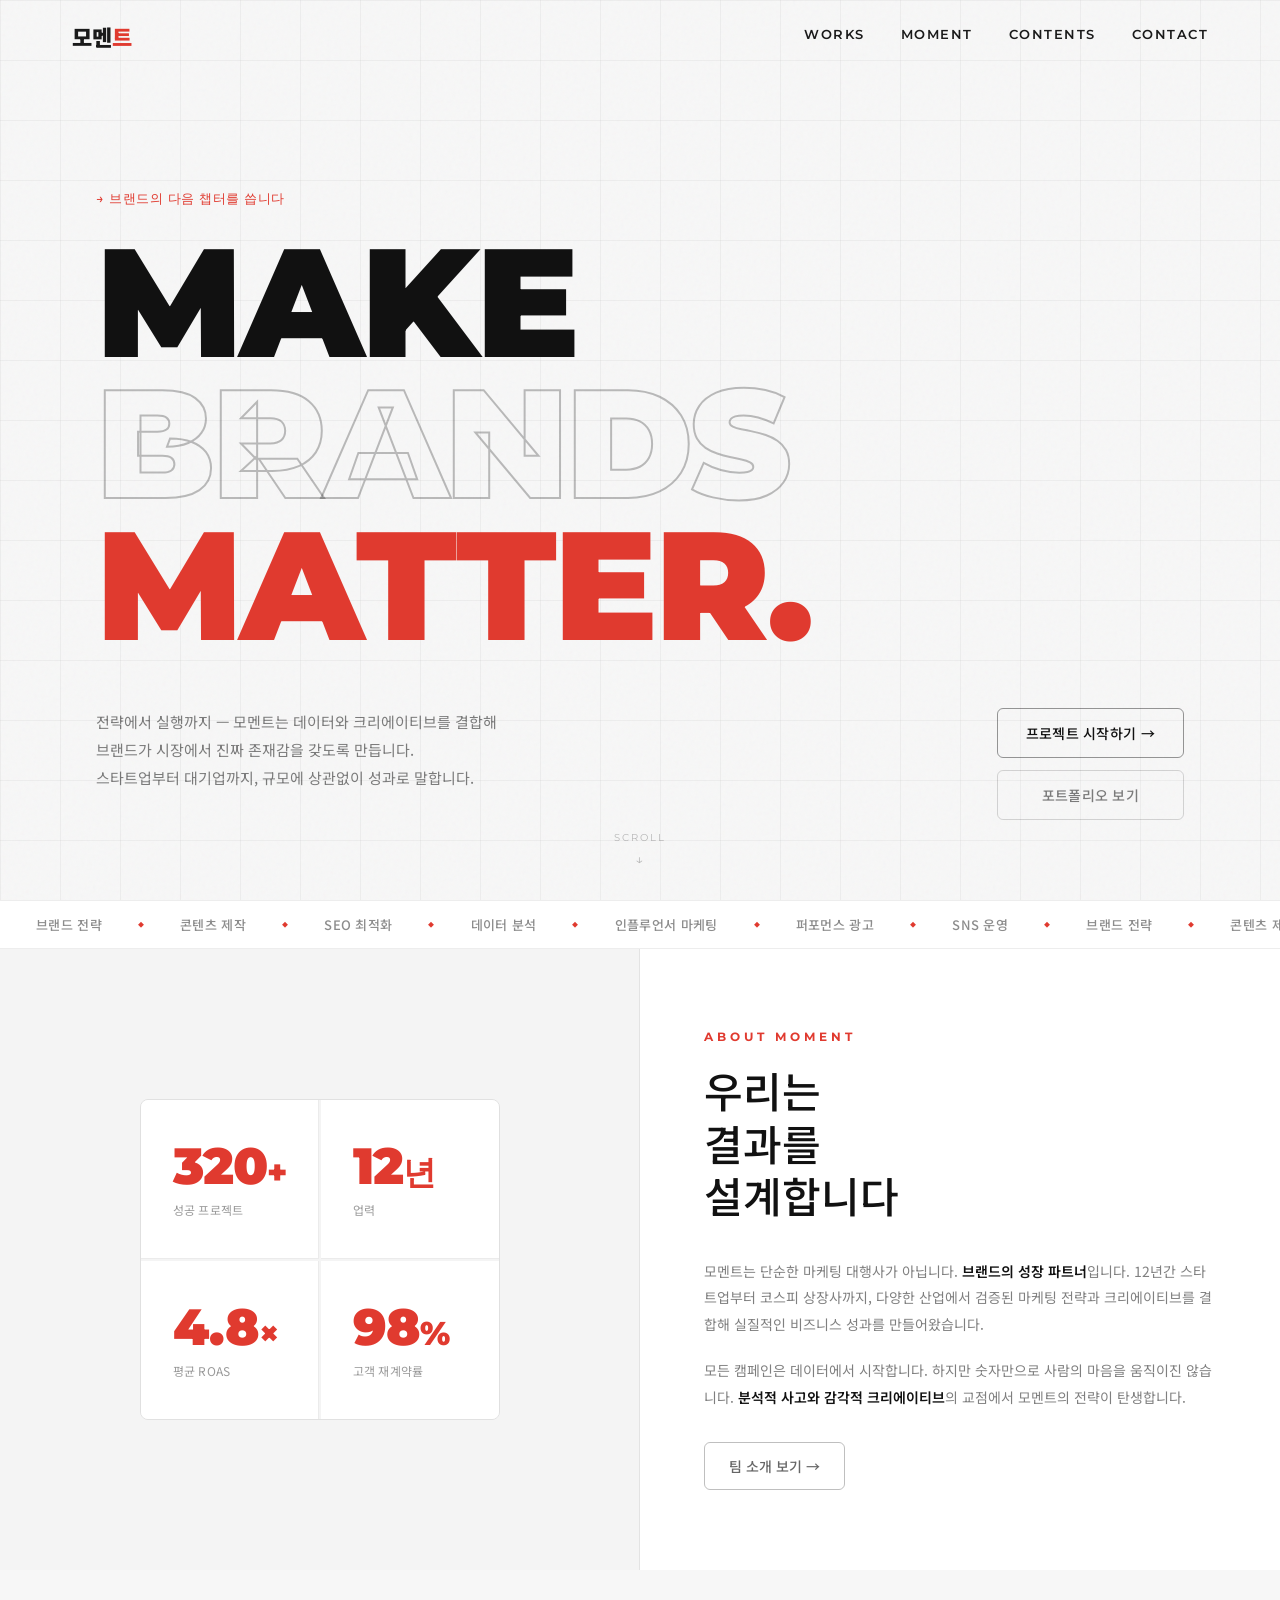
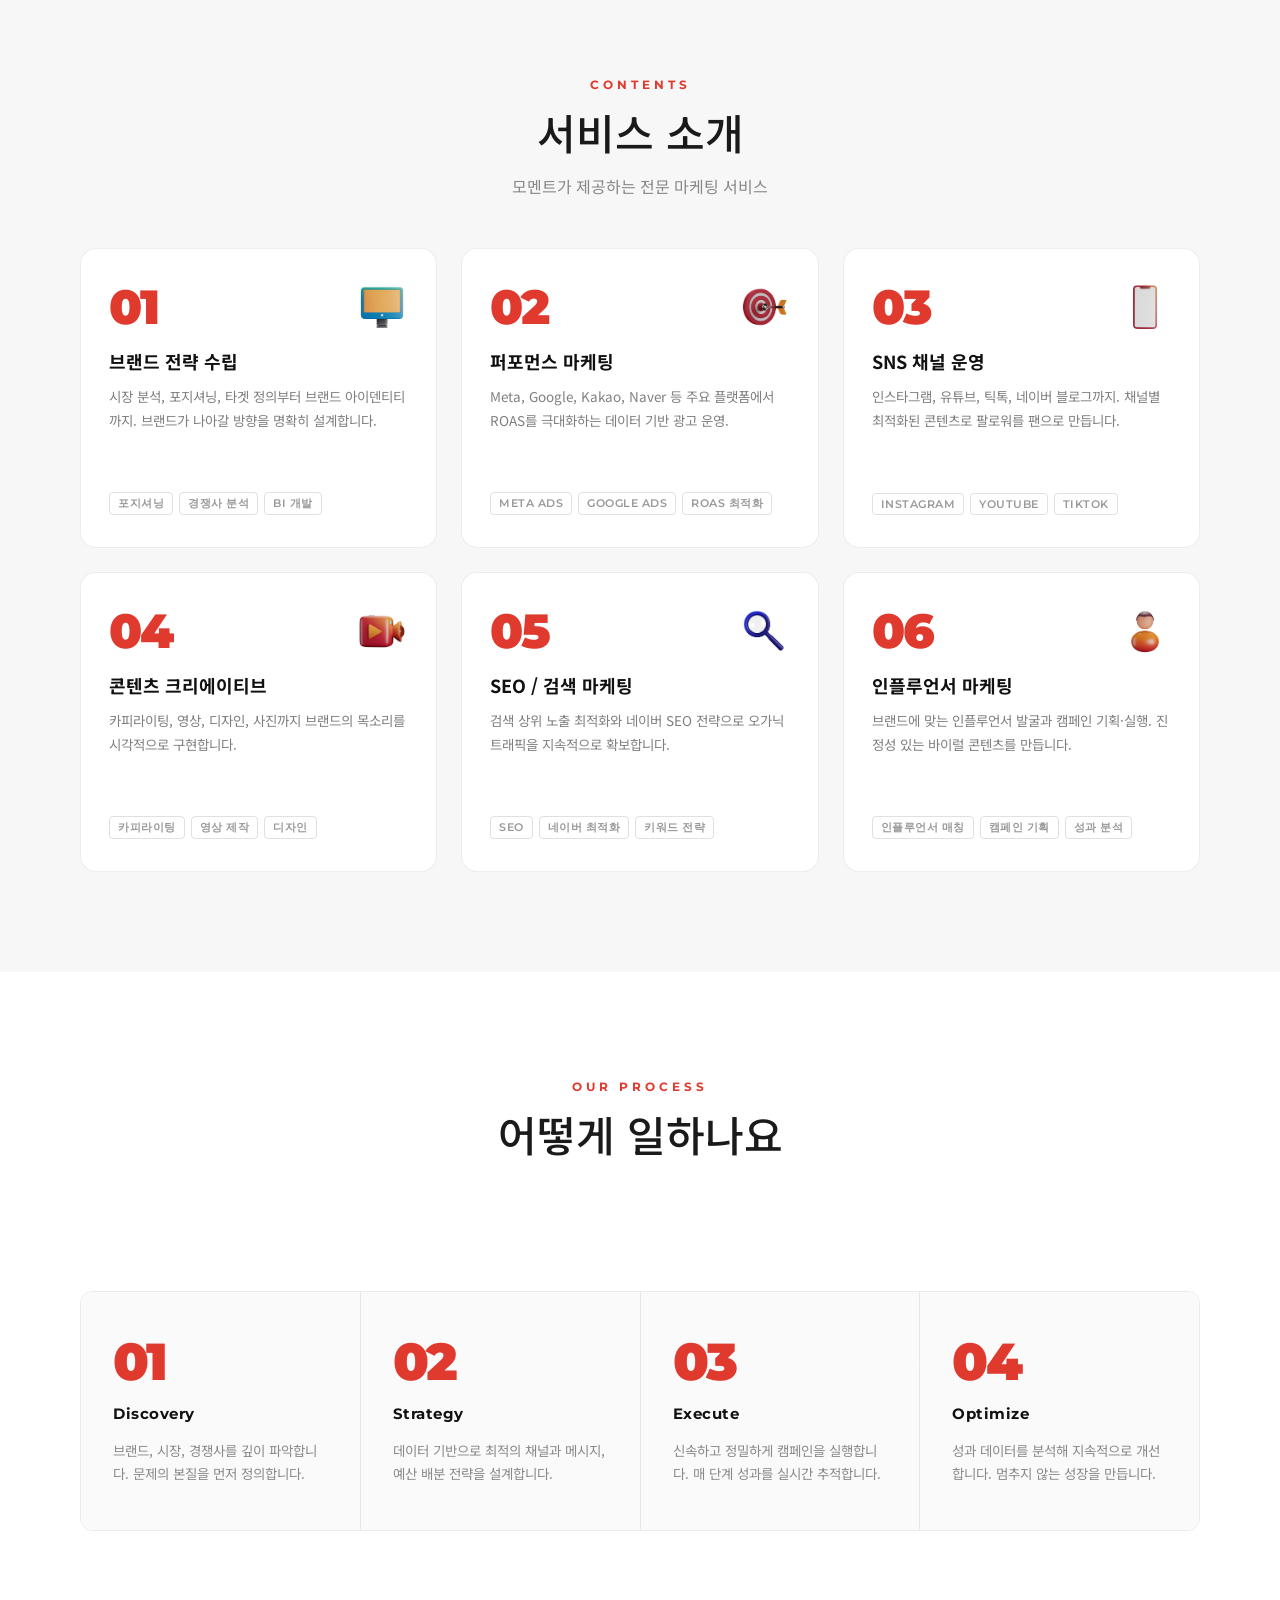
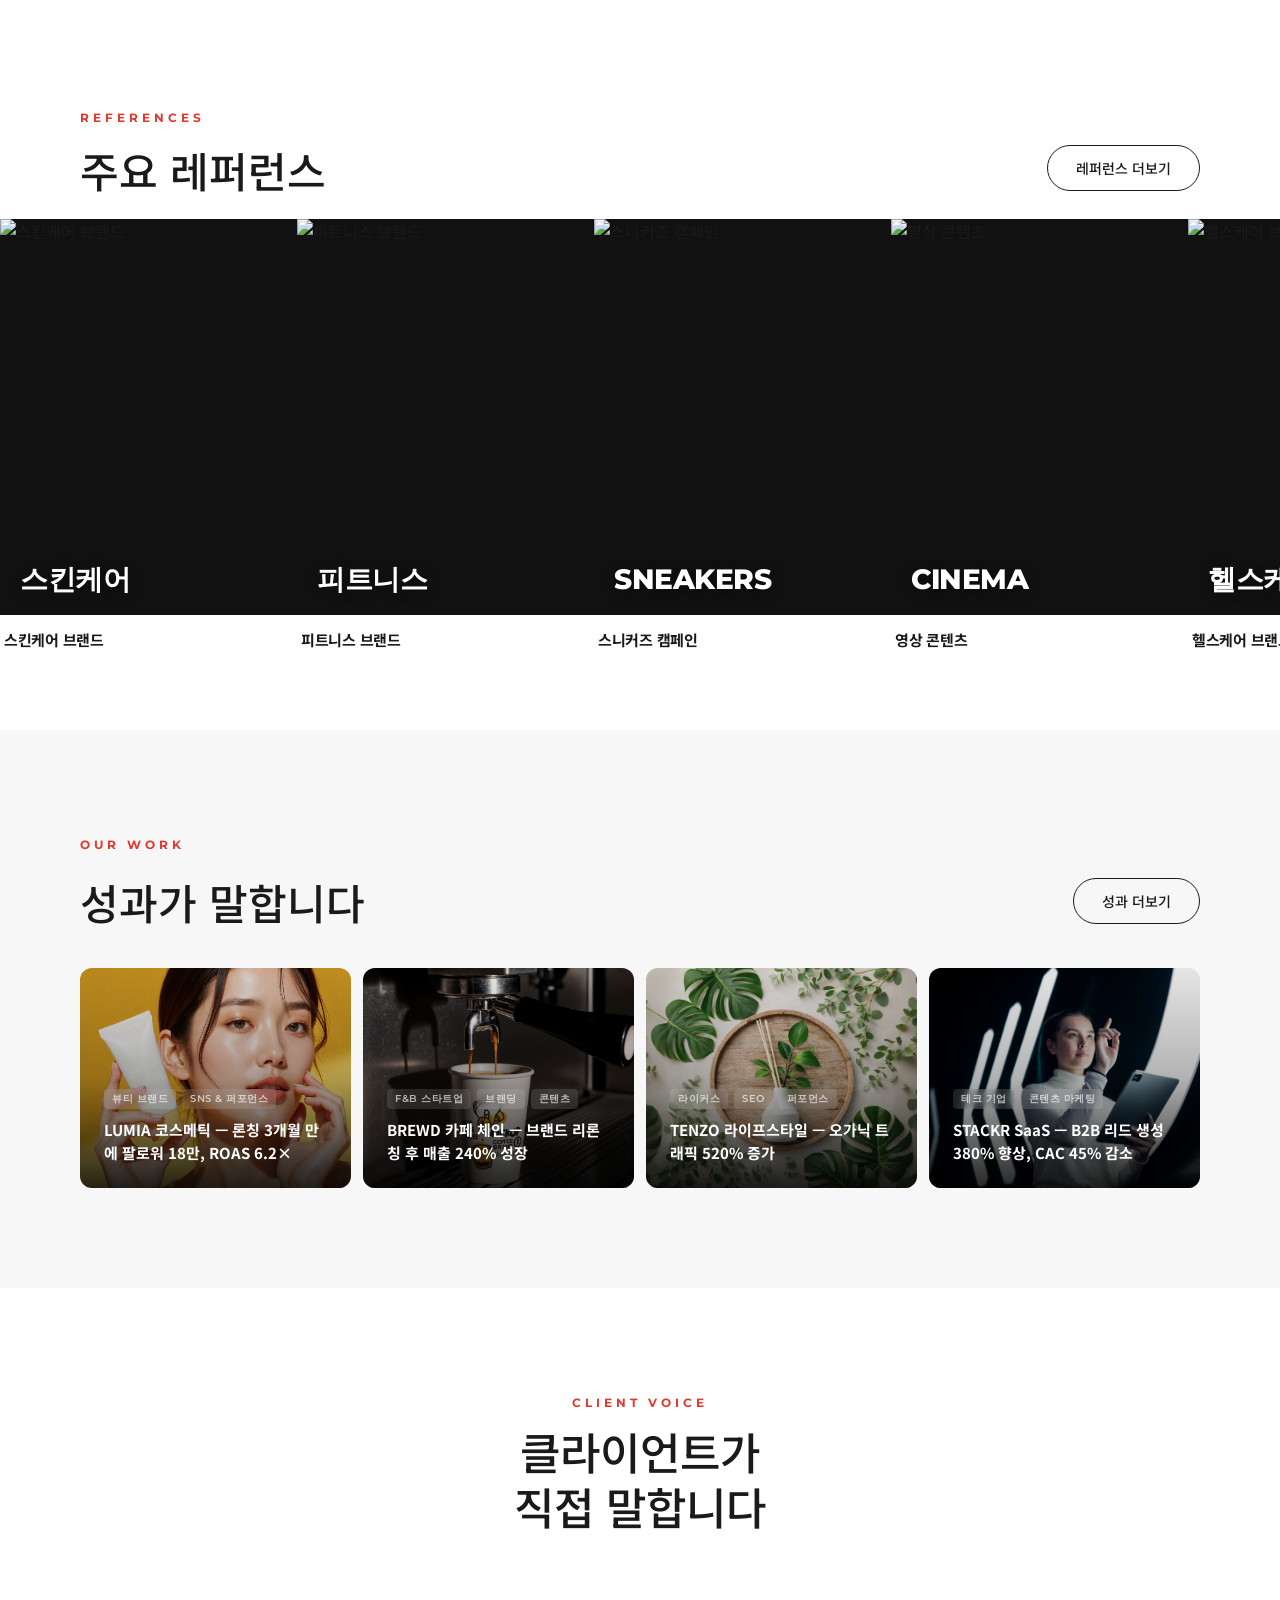
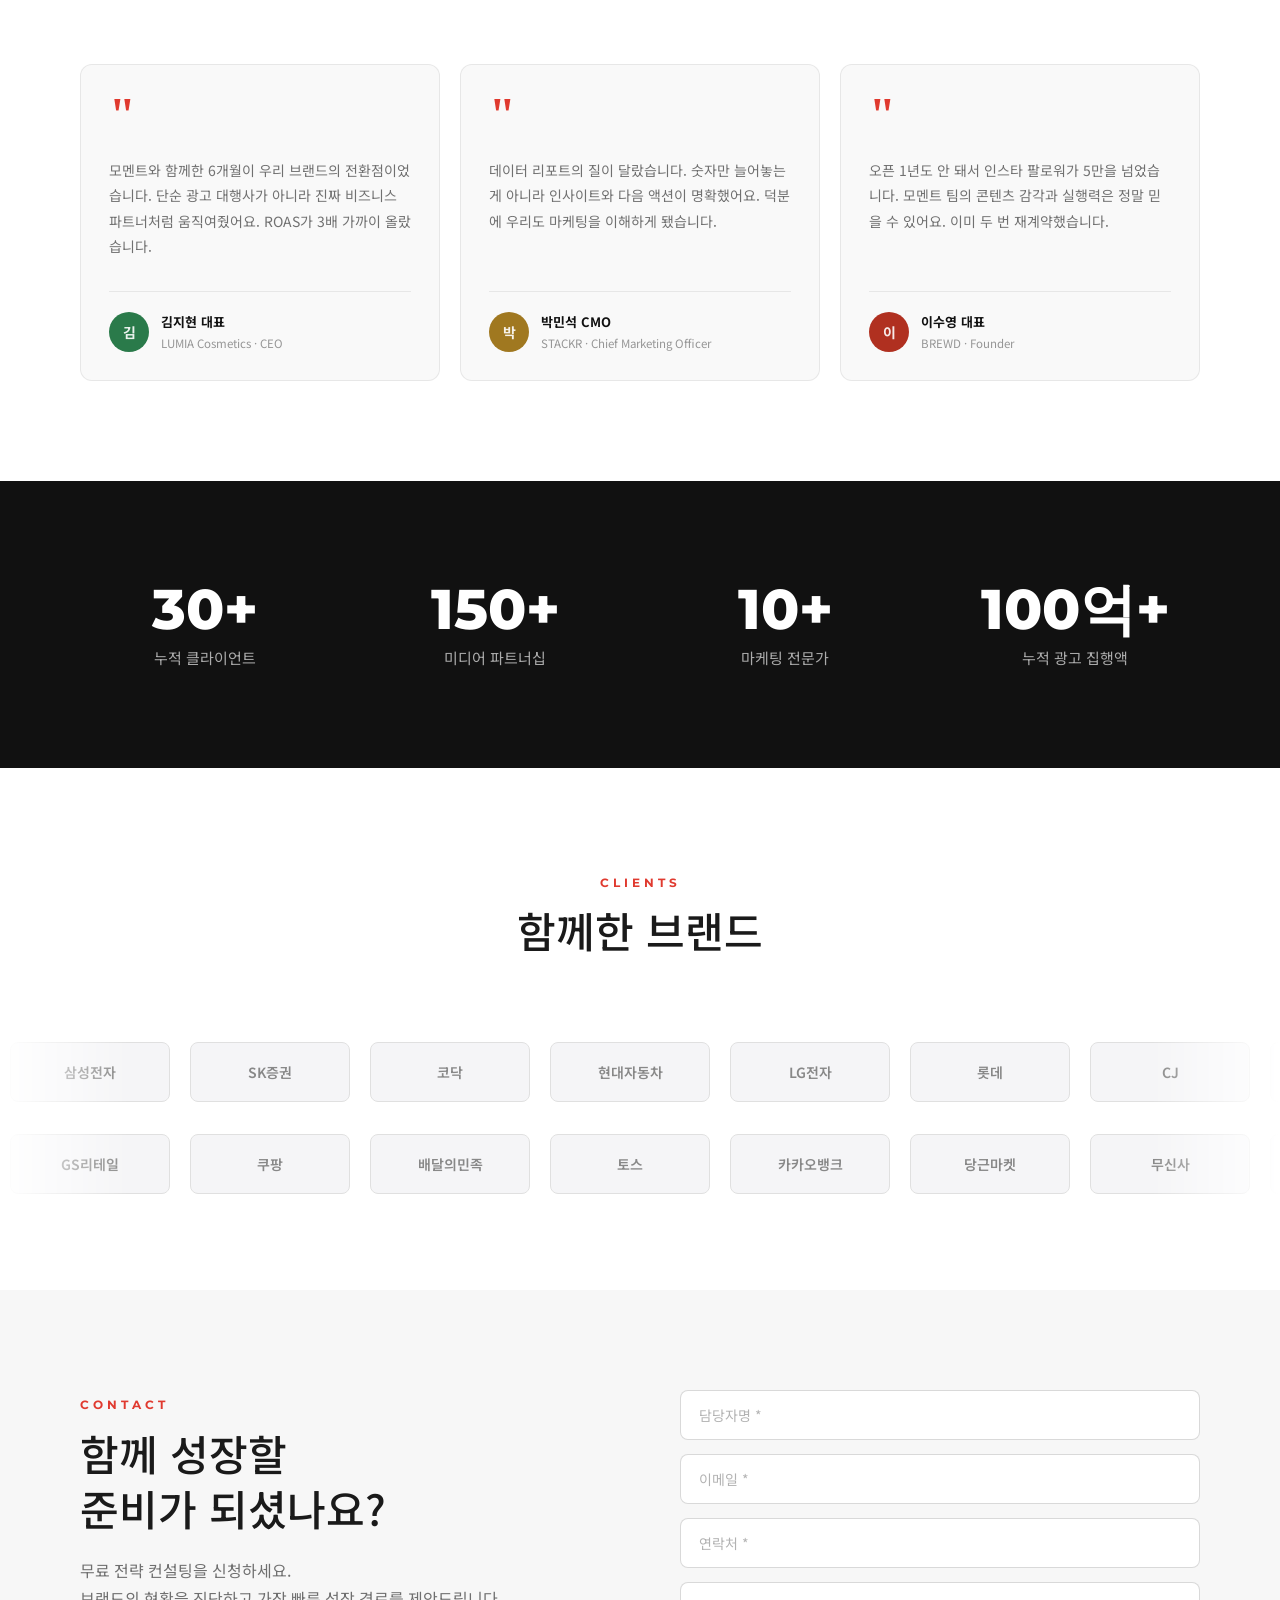
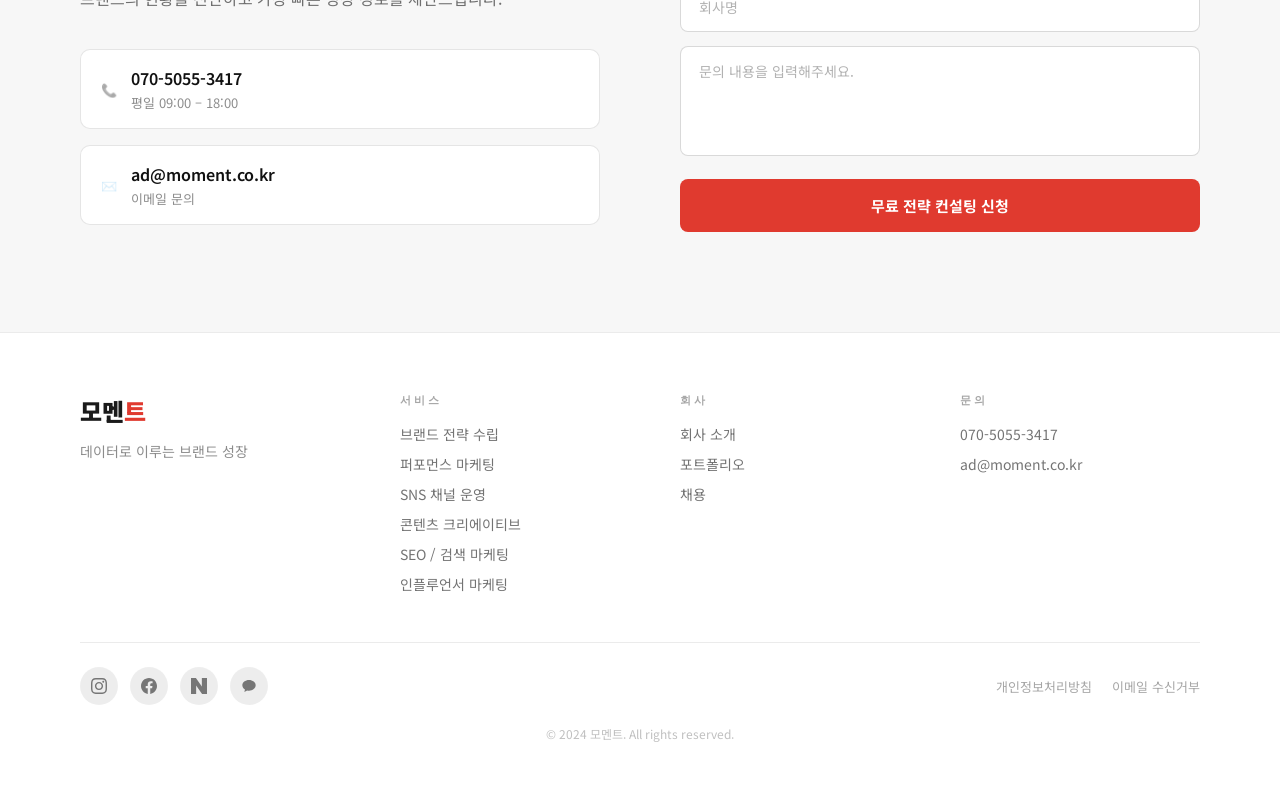
==== index.html @ e6e8d109 "feat: moment marketing landing page initial commit" ====
<!DOCTYPE html>
<html lang="ko">
<head>
  <meta charset="UTF-8" />
  <meta name="viewport" content="width=device-width, initial-scale=1.0" />
  <title>모멘트 - 디지털 마케팅 에이전시</title>
  <link rel="preconnect" href="https://fonts.googleapis.com" />
  <link href="https://fonts.googleapis.com/css2?family=Noto+Sans+KR:wght@300;400;500;700;900&family=Montserrat:wght@400;600;700;800&family=Playfair+Display:wght@700;900&display=swap" rel="stylesheet" />
  <link rel="stylesheet" href="style.css" />
</head>
<body>

  <!-- HEADER -->
  <header class="header" id="header">
    <div class="header-inner">
      <a href="#" class="logo">
        <span class="logo-text">모멘<em>트</em></span>
      </a>
      <nav class="nav-desktop">
        <a href="#works">Works</a>
        <a href="#about">Moment</a>
        <a href="#services">Contents</a>
        <a href="#contact">Contact</a>
      </nav>
      <button class="hamburger" id="hamburger" onclick="toggleMenu()">
        <span></span><span></span><span></span>
      </button>
    </div>
  </header>

  <!-- MOBILE MENU -->
  <div class="mobile-menu" id="mobileMenu">
    <button class="mobile-menu-close" onclick="toggleMenu()">✕</button>
    <nav>
      <a href="#works" onclick="toggleMenu()">Works</a>
      <a href="#about" onclick="toggleMenu()">Moment</a>
      <a href="#services" onclick="toggleMenu()">Contents</a>
      <a href="#contact" onclick="toggleMenu()">Contact</a>
    </nav>
  </div>
  <div class="mobile-overlay" id="mobileOverlay" onclick="toggleMenu()"></div>

  <!-- HERO SECTION -->
  <section class="hero" id="hero">
    <div class="hero-grid"></div>
    <div class="hero-noise"></div>

    <div class="hero-body">
      <p class="hero-tagline">→ 브랜드의 다음 챕터를 씁니다</p>

      <h1 class="hero-title">
        <span class="ht-solid">MAKE</span>
        <span class="ht-outline">BRANDS</span>
        <span class="ht-red">MATTER.</span>
      </h1>

      <div class="hero-bottom-row">
        <p class="hero-desc">전략에서 실행까지 — 모멘트는 데이터와 크리에이티브를 결합해<br>브랜드가 시장에서 진짜 존재감을 갖도록 만듭니다.<br>스타트업부터 대기업까지, 규모에 상관없이 성과로 말합니다.</p>
        <div class="hero-cta-col">
          <a href="#contact" class="btn-hero-primary">프로젝트 시작하기 →</a>
          <button class="btn-hero-outline" onclick="openVideoModal()">포트폴리오 보기</button>
        </div>
      </div>
    </div>

    <div class="hero-scroll">
      <span>Scroll</span>
      <div class="scroll-arrow">↓</div>
    </div>
  </section>

  <!-- TICKER BAND -->
  <div class="ticker-band">
    <div class="ticker-row">
      <div class="ticker-track">
        <span>브랜드 전략</span><span class="ticker-dot">◆</span>
        <span>콘텐츠 제작</span><span class="ticker-dot">◆</span>
        <span>SEO 최적화</span><span class="ticker-dot">◆</span>
        <span>데이터 분석</span><span class="ticker-dot">◆</span>
        <span>인플루언서 마케팅</span><span class="ticker-dot">◆</span>
        <span>퍼포먼스 광고</span><span class="ticker-dot">◆</span>
        <span>SNS 운영</span><span class="ticker-dot">◆</span>
        <span>브랜드 전략</span><span class="ticker-dot">◆</span>
        <span>콘텐츠 제작</span><span class="ticker-dot">◆</span>
        <span>SEO 최적화</span><span class="ticker-dot">◆</span>
        <span>데이터 분석</span><span class="ticker-dot">◆</span>
        <span>인플루언서 마케팅</span><span class="ticker-dot">◆</span>
        <span>퍼포먼스 광고</span><span class="ticker-dot">◆</span>
        <span>SNS 운영</span><span class="ticker-dot">◆</span>
        <span>브랜드 전략</span><span class="ticker-dot">◆</span>
        <span>콘텐츠 제작</span><span class="ticker-dot">◆</span>
        <span>SEO 최적화</span><span class="ticker-dot">◆</span>
        <span>데이터 분석</span><span class="ticker-dot">◆</span>
        <span>인플루언서 마케팅</span><span class="ticker-dot">◆</span>
        <span>퍼포먼스 광고</span><span class="ticker-dot">◆</span>
        <span>SNS 운영</span><span class="ticker-dot">◆</span>
        <span>브랜드 전략</span><span class="ticker-dot">◆</span>
        <span>콘텐츠 제작</span><span class="ticker-dot">◆</span>
        <span>SEO 최적화</span><span class="ticker-dot">◆</span>
        <span>데이터 분석</span><span class="ticker-dot">◆</span>
        <span>인플루언서 마케팅</span><span class="ticker-dot">◆</span>
        <span>퍼포먼스 광고</span><span class="ticker-dot">◆</span>
        <span>SNS 운영</span><span class="ticker-dot">◆</span>
      </div>
    </div>
  </div>

  <!-- VIDEO MODAL -->
  <div class="video-modal-overlay hidden" id="videoModal" onclick="handleVideoOverlayClick(event)">
    <div class="video-modal-box">
      <button class="video-modal-close" onclick="closeVideoModal()">✕</button>
      <div class="video-modal-player">
        <iframe id="videoIframe" src="" title="모멘트 소개 영상"
          allow="accelerometer; autoplay; clipboard-write; encrypted-media; gyroscope; picture-in-picture"
          allowfullscreen></iframe>
      </div>
    </div>
  </div>

  <!-- ABOUT SECTION -->
  <section class="about-section" id="about">
    <div class="about-visual-side">
      <div class="about-stats-grid">
        <div class="about-stat">
          <div class="about-stat-num">320<span>+</span></div>
          <div class="about-stat-label">성공 프로젝트</div>
        </div>
        <div class="about-stat">
          <div class="about-stat-num">12<span>년</span></div>
          <div class="about-stat-label">업력</div>
        </div>
        <div class="about-stat">
          <div class="about-stat-num">4.8<span>×</span></div>
          <div class="about-stat-label">평균 ROAS</div>
        </div>
        <div class="about-stat">
          <div class="about-stat-num">98<span>%</span></div>
          <div class="about-stat-label">고객 재계약률</div>
        </div>
      </div>
    </div>
    <div class="about-content-side">
      <span class="section-label">ABOUT MOMENT</span>
      <h2 class="about-title">우리는<br>결과를<br>설계합니다</h2>
      <p class="about-body">모멘트는 단순한 마케팅 대행사가 아닙니다. <strong>브랜드의 성장 파트너</strong>입니다. 12년간 스타트업부터 코스피 상장사까지, 다양한 산업에서 검증된 마케팅 전략과 크리에이티브를 결합해 실질적인 비즈니스 성과를 만들어왔습니다.</p>
      <p class="about-body">모든 캠페인은 데이터에서 시작합니다. 하지만 숫자만으로 사람의 마음을 움직이진 않습니다. <strong>분석적 사고와 감각적 크리에이티브</strong>의 교점에서 모멘트의 전략이 탄생합니다.</p>
      <a href="#contact" class="btn-about">팀 소개 보기 →</a>
    </div>
  </section>

  <!-- SERVICES SECTION -->
  <section class="services-section" id="services">
    <div class="section-header light">
      <span class="section-label">CONTENTS</span>
      <h2>서비스 소개</h2>
      <p>모멘트가 제공하는 전문 마케팅 서비스</p>
    </div>
    <div class="services-grid">
      <div class="service-card">
        <div class="service-bg" style="background: linear-gradient(160deg, #1a1212 60%, #2e1a1a 100%);"></div>
        <div class="service-content">
          <div class="service-num-row">
            <div class="service-num">01</div>
            <div class="service-icon"><img src="icon1.png" alt="" /></div>
          </div>
          <h3>브랜드 전략 수립</h3>
          <p>시장 분석, 포지셔닝, 타겟 정의부터 브랜드 아이덴티티까지. 브랜드가 나아갈 방향을 명확히 설계합니다.</p>
          <div class="service-tags"><span>포지셔닝</span><span>경쟁사 분석</span><span>BI 개발</span></div>
        </div>
      </div>
      <div class="service-card">
        <div class="service-bg" style="background: linear-gradient(160deg, #1a1010 60%, #3a1818 100%);"></div>
        <div class="service-content">
          <div class="service-num-row">
            <div class="service-num">02</div>
            <div class="service-icon"><img src="icon2.png" alt="" /></div>
          </div>
          <h3>퍼포먼스 마케팅</h3>
          <p>Meta, Google, Kakao, Naver 등 주요 플랫폼에서 ROAS를 극대화하는 데이터 기반 광고 운영.</p>
          <div class="service-tags"><span>META ADS</span><span>GOOGLE ADS</span><span>ROAS 최적화</span></div>
        </div>
      </div>
      <div class="service-card">
        <div class="service-bg" style="background: linear-gradient(160deg, #150f0f 60%, #2a1515 100%);"></div>
        <div class="service-content">
          <div class="service-num-row">
            <div class="service-num">03</div>
            <div class="service-icon"><img src="icon3.png" alt="" /></div>
          </div>
          <h3>SNS 채널 운영</h3>
          <p>인스타그램, 유튜브, 틱톡, 네이버 블로그까지. 채널별 최적화된 콘텐츠로 팔로워를 팬으로 만듭니다.</p>
          <div class="service-tags"><span>INSTAGRAM</span><span>YOUTUBE</span><span>TIKTOK</span></div>
        </div>
      </div>
      <div class="service-card">
        <div class="service-bg" style="background: linear-gradient(160deg, #1c1010 60%, #331818 100%);"></div>
        <div class="service-content">
          <div class="service-num-row">
            <div class="service-num">04</div>
            <div class="service-icon"><img src="icon4.png" alt="" /></div>
          </div>
          <h3>콘텐츠 크리에이티브</h3>
          <p>카피라이팅, 영상, 디자인, 사진까지 브랜드의 목소리를 시각적으로 구현합니다.</p>
          <div class="service-tags"><span>카피라이팅</span><span>영상 제작</span><span>디자인</span></div>
        </div>
      </div>
      <div class="service-card">
        <div class="service-bg" style="background: linear-gradient(160deg, #1a1010 60%, #3d1a1a 100%);"></div>
        <div class="service-content">
          <div class="service-num-row">
            <div class="service-num">05</div>
            <div class="service-icon"><img src="icon5.png" alt="" /></div>
          </div>
          <h3>SEO / 검색 마케팅</h3>
          <p>검색 상위 노출 최적화와 네이버 SEO 전략으로 오가닉 트래픽을 지속적으로 확보합니다.</p>
          <div class="service-tags"><span>SEO</span><span>네이버 최적화</span><span>키워드 전략</span></div>
        </div>
      </div>
      <div class="service-card">
        <div class="service-bg" style="background: linear-gradient(160deg, #200e0e 60%, #3d1515 100%);"></div>
        <div class="service-content">
          <div class="service-num-row">
            <div class="service-num">06</div>
            <div class="service-icon"><img src="icon6.png" alt="" /></div>
          </div>
          <h3>인플루언서 마케팅</h3>
          <p>브랜드에 맞는 인플루언서 발굴과 캠페인 기획·실행. 진정성 있는 바이럴 콘텐츠를 만듭니다.</p>
          <div class="service-tags"><span>인플루언서 매칭</span><span>캠페인 기획</span><span>성과 분석</span></div>
        </div>
      </div>
    </div>
  </section>

  <!-- PROCESS SECTION -->
  <section class="process-section" id="process">
    <div class="process-inner">
      <div class="section-header light">
        <span class="section-label">OUR PROCESS</span>
        <h2>어떻게 일하나요</h2>
      </div>
      <div class="process-steps">
        <div class="process-step">
          <div class="process-num">01</div>
          <div class="process-name">Discovery</div>
          <p>브랜드, 시장, 경쟁사를 깊이 파악합니다. 문제의 본질을 먼저 정의합니다.</p>
        </div>
        <div class="process-arrow">→</div>
        <div class="process-step">
          <div class="process-num">02</div>
          <div class="process-name">Strategy</div>
          <p>데이터 기반으로 최적의 채널과 메시지, 예산 배분 전략을 설계합니다.</p>
        </div>
        <div class="process-arrow">→</div>
        <div class="process-step">
          <div class="process-num">03</div>
          <div class="process-name">Execute</div>
          <p>신속하고 정밀하게 캠페인을 실행합니다. 매 단계 성과를 실시간 추적합니다.</p>
        </div>
        <div class="process-arrow">→</div>
        <div class="process-step">
          <div class="process-num">04</div>
          <div class="process-name">Optimize</div>
          <p>성과 데이터를 분석해 지속적으로 개선합니다. 멈추지 않는 성장을 만듭니다.</p>
        </div>
      </div>
    </div>
  </section>

  <!-- WORKS SECTION -->
  <section class="works-section" id="works">
    <div class="works-header">
      <div>
        <span class="section-label">REFERENCES</span>
        <h2 class="works-title">주요 레퍼런스</h2>
      </div>
      <a href="#" class="works-more-btn">레퍼런스 더보기</a>
    </div>
    <div class="works-grid">

      <div class="work-item">
        <div class="work-item-img">
          <img src="img1.jpg" alt="스킨케어 브랜드" />
          <span class="work-item-overlay">스킨케어</span>
        </div>
        <p class="work-item-name">스킨케어 브랜드</p>
      </div>

      <div class="work-item">
        <div class="work-item-img">
          <img src="img2.jpg" alt="피트니스 브랜드" />
          <span class="work-item-overlay">피트니스</span>
        </div>
        <p class="work-item-name">피트니스 브랜드</p>
      </div>

      <div class="work-item">
        <div class="work-item-img">
          <img src="img3.jpg" alt="스니커즈 캠페인" />
          <span class="work-item-overlay">SNEAKERS</span>
        </div>
        <p class="work-item-name">스니커즈 캠페인</p>
      </div>

      <div class="work-item">
        <div class="work-item-img">
          <img src="img4.jpg" alt="영상 콘텐츠" />
          <span class="work-item-overlay">CINEMA</span>
        </div>
        <p class="work-item-name">영상 콘텐츠</p>
      </div>

      <div class="work-item">
        <div class="work-item-img">
          <img src="img5.jpg" alt="헬스케어 브랜드" />
          <span class="work-item-overlay">헬스케어</span>
        </div>
        <p class="work-item-name">헬스케어 브랜드</p>
      </div>

    </div>
  </section>

  <!-- PORTFOLIO SECTION -->
  <section class="portfolio-section" id="portfolio">
    <div class="portfolio-inner">
      <div class="portfolio-header">
        <div>
          <span class="section-label">OUR WORK</span>
          <h2 class="portfolio-title">성과가 말합니다</h2>
        </div>
        <a href="#works" class="portfolio-more-btn">성과 더보기</a>
      </div>
      <div class="portfolio-grid">
        <div class="portfolio-card portfolio-card--large" style="background-image: url('pimg1.jpg');">
          <div class="portfolio-card-overlay"></div>
          <div class="portfolio-card-body">
            <div class="portfolio-tags"><span>뷰티 브랜드</span><span>SNS &amp; 퍼포먼스</span></div>
            <p class="portfolio-card-title">LUMIA 코스메틱 — 론칭 3개월 만에 팔로워 18만, ROAS 6.2×</p>
          </div>
        </div>
        <div class="portfolio-card" style="background-image: url('pimg2.jpg');">
          <div class="portfolio-card-overlay"></div>
          <div class="portfolio-card-body">
            <div class="portfolio-tags"><span>F&amp;B 스타트업</span><span>브랜딩</span><span>콘텐츠</span></div>
            <p class="portfolio-card-title">BREWD 카페 체인 — 브랜드 리론칭 후 매출 240% 성장</p>
          </div>
        </div>
        <div class="portfolio-card" style="background-image: url('pimg3.png');">
          <div class="portfolio-card-overlay"></div>
          <div class="portfolio-card-body">
            <div class="portfolio-tags"><span>라이커스</span><span>SEO</span><span>퍼포먼스</span></div>
            <p class="portfolio-card-title">TENZO 라이프스타일 — 오가닉 트래픽 520% 증가</p>
          </div>
        </div>
        <div class="portfolio-card portfolio-card--large" style="background-image: url('pimg4.jpg');">
          <div class="portfolio-card-overlay"></div>
          <div class="portfolio-card-body">
            <div class="portfolio-tags"><span>테크 기업</span><span>콘텐츠 마케팅</span></div>
            <p class="portfolio-card-title">STACKR SaaS — B2B 리드 생성 380% 향상, CAC 45% 감소</p>
          </div>
        </div>
      </div>
    </div>
  </section>

  <!-- TESTIMONIALS SECTION -->
  <section class="testimonials-section" id="testimonials">
    <div class="testimonials-inner">
      <div class="section-header light">
        <span class="section-label">CLIENT VOICE</span>
        <h2>클라이언트가<br>직접 말합니다</h2>
      </div>
      <div class="testimonials-grid">
        <div class="testimonial-card">
          <div class="testimonial-quote">"</div>
          <p class="testimonial-text">모멘트와 함께한 6개월이 우리 브랜드의 전환점이었습니다. 단순 광고 대행사가 아니라 진짜 비즈니스 파트너처럼 움직여줬어요. ROAS가 3배 가까이 올랐습니다.</p>
          <div class="testimonial-author">
            <div class="testimonial-avatar" style="background:#2a7a4a;">김</div>
            <div>
              <div class="testimonial-name">김지현 대표</div>
              <div class="testimonial-role">LUMIA Cosmetics · CEO</div>
            </div>
          </div>
        </div>
        <div class="testimonial-card">
          <div class="testimonial-quote">"</div>
          <p class="testimonial-text">데이터 리포트의 질이 달랐습니다. 숫자만 늘어놓는 게 아니라 인사이트와 다음 액션이 명확했어요. 덕분에 우리도 마케팅을 이해하게 됐습니다.</p>
          <div class="testimonial-author">
            <div class="testimonial-avatar" style="background:#a07820;">박</div>
            <div>
              <div class="testimonial-name">박민석 CMO</div>
              <div class="testimonial-role">STACKR · Chief Marketing Officer</div>
            </div>
          </div>
        </div>
        <div class="testimonial-card">
          <div class="testimonial-quote">"</div>
          <p class="testimonial-text">오픈 1년도 안 돼서 인스타 팔로워가 5만을 넘었습니다. 모멘트 팀의 콘텐츠 감각과 실행력은 정말 믿을 수 있어요. 이미 두 번 재계약했습니다.</p>
          <div class="testimonial-author">
            <div class="testimonial-avatar" style="background:#b03020;">이</div>
            <div>
              <div class="testimonial-name">이수영 대표</div>
              <div class="testimonial-role">BREWD · Founder</div>
            </div>
          </div>
        </div>
      </div>
    </div>
  </section>

  <!-- STATS SECTION -->
  <section class="stats-section">
    <div class="stats-bg"></div>
    <div class="stats-grid">
      <div class="stat-item" data-target="30">
        <div class="stat-number"><span class="count">0</span>+</div>
        <div class="stat-label">누적 클라이언트</div>
      </div>
      <div class="stat-item" data-target="150">
        <div class="stat-number"><span class="count">0</span>+</div>
        <div class="stat-label">미디어 파트너십</div>
      </div>
      <div class="stat-item" data-target="10">
        <div class="stat-number"><span class="count">0</span>+</div>
        <div class="stat-label">마케팅 전문가</div>
      </div>
      <div class="stat-item" data-target="100">
        <div class="stat-number"><span class="count">0</span>억+</div>
        <div class="stat-label">누적 광고 집행액</div>
      </div>
    </div>
  </section>

  <!-- CLIENTS SECTION -->
  <section class="clients-section">
    <div class="section-header">
      <span class="section-label">CLIENTS</span>
      <h2>함께한 브랜드</h2>
    </div>
    <div class="logos-track-wrapper">
      <div class="logos-track" id="logoTrack1">
        <div class="logo-item">삼성전자</div>
        <div class="logo-item">SK증권</div>
        <div class="logo-item">코닥</div>
        <div class="logo-item">현대자동차</div>
        <div class="logo-item">LG전자</div>
        <div class="logo-item">롯데</div>
        <div class="logo-item">CJ</div>
        <div class="logo-item">신한은행</div>
        <div class="logo-item">카카오</div>
        <div class="logo-item">네이버</div>
        <!-- Duplicate for seamless loop -->
        <div class="logo-item">삼성전자</div>
        <div class="logo-item">SK증권</div>
        <div class="logo-item">코닥</div>
        <div class="logo-item">현대자동차</div>
        <div class="logo-item">LG전자</div>
        <div class="logo-item">롯데</div>
        <div class="logo-item">CJ</div>
        <div class="logo-item">신한은행</div>
        <div class="logo-item">카카오</div>
        <div class="logo-item">네이버</div>
      </div>
    </div>
    <div class="logos-track-wrapper reverse">
      <div class="logos-track reverse" id="logoTrack2">
        <div class="logo-item">GS리테일</div>
        <div class="logo-item">쿠팡</div>
        <div class="logo-item">배달의민족</div>
        <div class="logo-item">토스</div>
        <div class="logo-item">카카오뱅크</div>
        <div class="logo-item">당근마켓</div>
        <div class="logo-item">무신사</div>
        <div class="logo-item">올리브영</div>
        <div class="logo-item">다이소</div>
        <div class="logo-item">이마트</div>
        <!-- Duplicate -->
        <div class="logo-item">GS리테일</div>
        <div class="logo-item">쿠팡</div>
        <div class="logo-item">배달의민족</div>
        <div class="logo-item">토스</div>
        <div class="logo-item">카카오뱅크</div>
        <div class="logo-item">당근마켓</div>
        <div class="logo-item">무신사</div>
        <div class="logo-item">올리브영</div>
        <div class="logo-item">다이소</div>
        <div class="logo-item">이마트</div>
      </div>
    </div>
  </section>

  <!-- CONTACT SECTION -->
  <section class="contact-section" id="contact">
    <div class="contact-inner">
      <div class="contact-text">
        <span class="section-label light">CONTACT</span>
        <h2>함께 성장할<br>준비가 되셨나요?</h2>
        <p>무료 전략 컨설팅을 신청하세요.<br>브랜드의 현황을 진단하고 가장 빠른 성장 경로를 제안드립니다.</p>
        <div class="contact-info">
          <div class="info-item">
            <span class="info-icon">📞</span>
            <div>
              <strong>070-5055-3417</strong>
              <span>평일 09:00 – 18:00</span>
            </div>
          </div>
          <div class="info-item">
            <span class="info-icon">✉️</span>
            <div>
              <strong>ad@moment.co.kr</strong>
              <span>이메일 문의</span>
            </div>
          </div>
        </div>
      </div>
      <div class="contact-form-wrapper">
        <form class="contact-form" onsubmit="submitForm(event)">
          <div class="form-group">
            <input type="text" placeholder="담당자명 *" required id="formName" />
          </div>
          <div class="form-group">
            <input type="email" placeholder="이메일 *" required id="formEmail" />
          </div>
          <div class="form-group">
            <input type="tel" placeholder="연락처 *" required id="formPhone" />
          </div>
          <div class="form-group">
            <input type="text" placeholder="회사명" id="formCompany" />
          </div>
          <div class="form-group">
            <textarea placeholder="문의 내용을 입력해주세요." rows="4" id="formMessage"></textarea>
          </div>
          <button type="submit" class="btn-submit">무료 전략 컨설팅 신청</button>
        </form>
      </div>
    </div>
  </section>

  <!-- FOOTER -->
  <footer class="footer">
    <div class="footer-inner">
      <div class="footer-top">
        <div class="footer-brand">
          <span class="logo-text footer-logo">모멘<em>트</em></span>
          <p>데이터로 이루는 브랜드 성장</p>
        </div>
        <div class="footer-links">
          <div class="footer-col">
            <h5>서비스</h5>
            <a href="#services">브랜드 전략 수립</a>
            <a href="#services">퍼포먼스 마케팅</a>
            <a href="#services">SNS 채널 운영</a>
            <a href="#services">콘텐츠 크리에이티브</a>
            <a href="#services">SEO / 검색 마케팅</a>
            <a href="#services">인플루언서 마케팅</a>
          </div>
          <div class="footer-col">
            <h5>회사</h5>
            <a href="#about">회사 소개</a>
            <a href="#works">포트폴리오</a>
            <a href="#contact">채용</a>
          </div>
          <div class="footer-col">
            <h5>문의</h5>
            <a href="tel:070-5055-3417">070-5055-3417</a>
            <a href="mailto:ad@moment.co.kr">ad@moment.co.kr</a>
          </div>
        </div>
      </div>
      <div class="footer-bottom">
        <div class="footer-social">
          <a href="#" class="social-icon" title="Instagram">
            <svg viewBox="0 0 24 24" fill="currentColor"><path d="M12 2.163c3.204 0 3.584.012 4.85.07 3.252.148 4.771 1.691 4.919 4.919.058 1.265.069 1.645.069 4.849 0 3.205-.012 3.584-.069 4.849-.149 3.225-1.664 4.771-4.919 4.919-1.266.058-1.644.07-4.85.07-3.204 0-3.584-.012-4.849-.07-3.26-.149-4.771-1.699-4.919-4.92-.058-1.265-.07-1.644-.07-4.849 0-3.204.013-3.583.07-4.849.149-3.227 1.664-4.771 4.919-4.919 1.266-.057 1.645-.069 4.849-.069zm0-2.163c-3.259 0-3.667.014-4.947.072-4.358.2-6.78 2.618-6.98 6.98-.059 1.281-.073 1.689-.073 4.948 0 3.259.014 3.668.072 4.948.2 4.358 2.618 6.78 6.98 6.98 1.281.058 1.689.072 4.948.072 3.259 0 3.668-.014 4.948-.072 4.354-.2 6.782-2.618 6.979-6.98.059-1.28.073-1.689.073-4.948 0-3.259-.014-3.667-.072-4.947-.196-4.354-2.617-6.78-6.979-6.98-1.281-.059-1.69-.073-4.949-.073zm0 5.838c-3.403 0-6.162 2.759-6.162 6.162s2.759 6.163 6.162 6.163 6.162-2.759 6.162-6.163c0-3.403-2.759-6.162-6.162-6.162zm0 10.162c-2.209 0-4-1.79-4-4 0-2.209 1.791-4 4-4s4 1.791 4 4c0 2.21-1.791 4-4 4zm6.406-11.845c-.796 0-1.441.645-1.441 1.44s.645 1.44 1.441 1.44c.795 0 1.439-.645 1.439-1.44s-.644-1.44-1.439-1.44z"/></svg>
          </a>
          <a href="#" class="social-icon" title="Facebook">
            <svg viewBox="0 0 24 24" fill="currentColor"><path d="M24 12.073c0-6.627-5.373-12-12-12s-12 5.373-12 12c0 5.99 4.388 10.954 10.125 11.854v-8.385H7.078v-3.47h3.047V9.43c0-3.007 1.792-4.669 4.533-4.669 1.312 0 2.686.235 2.686.235v2.953H15.83c-1.491 0-1.956.925-1.956 1.874v2.25h3.328l-.532 3.47h-2.796v8.385C19.612 23.027 24 18.062 24 12.073z"/></svg>
          </a>
          <a href="#" class="social-icon" title="Naver Blog">
            <svg viewBox="0 0 24 24" fill="currentColor"><path d="M16.273 12.845L7.376 0H0v24h7.727V11.155L16.624 24H24V0h-7.727z"/></svg>
          </a>
          <a href="#" class="social-icon" title="KakaoTalk">
            <svg viewBox="0 0 24 24" fill="currentColor"><path d="M12 3C6.477 3 2 6.477 2 10.8c0 2.748 1.567 5.156 3.938 6.612L5 21l4.285-2.312C10.157 18.884 11.063 19 12 19c5.523 0 10-3.477 10-8S17.523 3 12 3z"/></svg>
          </a>
        </div>
        <div class="footer-legal">
          <a href="#">개인정보처리방침</a>
          <a href="#">이메일 수신거부</a>
        </div>
        <p class="footer-copy">© 2024 모멘트. All rights reserved.</p>
      </div>
    </div>
  </footer>

  <!-- SCROLL TO TOP -->
  <button class="scroll-top" id="scrollTop" onclick="scrollToTop()">↑</button>

  <script src="script.js"></script>
</body>
</html>
---- style.css ----
/* =========================================
   RESET & BASE
   ========================================= */
*, *::before, *::after {
  margin: 0;
  padding: 0;
  box-sizing: border-box;
}

:root {
  --navy: #1a1a1a;
  --navy-deep: #0d0d0d;
  --navy-light: #2a2a2a;
  --cyan: #e03a2f;
  --cyan-dark: #c02820;
  --white: #ffffff;
  --gray-light: #f5f5f7;
  --gray-mid: #e0e0e0;
  --gray-text: #888;
  --text-dark: #1a1a1a;
  --text-mid: #444;
  --font-kr: 'Noto Sans KR', sans-serif;
  --font-en: 'Montserrat', sans-serif;
  --header-h: 72px;
}

html {
  scroll-behavior: smooth;
  font-size: 16px;
}

body {
  font-family: var(--font-kr);
  color: var(--text-dark);
  background: var(--white);
  overflow-x: hidden;
}

a {
  text-decoration: none;
  color: inherit;
}

img { max-width: 100%; display: block; }

/* =========================================
   UTILITY
   ========================================= */
.section-label {
  display: inline-block;
  font-family: var(--font-en);
  font-size: 12px;
  font-weight: 700;
  letter-spacing: 4px;
  text-transform: uppercase;
  color: var(--cyan);
  margin-bottom: 14px;
}

.section-header {
  text-align: center;
  padding: 0 20px 56px;
}

.section-header h2 {
  font-size: clamp(28px, 4vw, 42px);
  font-weight: 500;
  line-height: 1.25;
  color: var(--text-dark);
  margin-bottom: 14px;
}

.section-header p {
  font-size: 16px;
  color: var(--gray-text);
  line-height: 1.7;
}

.section-header.light h2 { color: var(--text-dark); }
.section-header.light p { color: rgba(0,0,0,.45); }

.btn-primary {
  display: inline-block;
  padding: 14px 32px;
  background: var(--navy);
  color: var(--white);
  font-size: 14px;
  font-weight: 600;
  border-radius: 4px;
  border: none;
  cursor: pointer;
  transition: background .25s, transform .2s;
}
.btn-primary:hover { background: var(--navy-light); transform: translateY(-2px); }

.btn-secondary {
  display: inline-block;
  padding: 12px 28px;
  background: transparent;
  color: var(--text-dark);
  font-size: 14px;
  font-weight: 500;
  border-radius: 4px;
  border: 1.5px solid var(--gray-mid);
  cursor: pointer;
  transition: all .25s;
}
.btn-secondary:hover { border-color: var(--navy); color: var(--navy); }

/* =========================================
   MODAL
   ========================================= */
.modal-overlay {
  position: fixed;
  inset: 0;
  background: rgba(0,0,0,.55);
  z-index: 9999;
  display: flex;
  align-items: center;
  justify-content: center;
  padding: 20px;
  opacity: 1;
  transition: opacity .3s;
}

.modal-overlay.hidden {
  opacity: 0;
  pointer-events: none;
}

.modal-box {
  background: var(--white);
  border-radius: 12px;
  max-width: 500px;
  width: 100%;
  overflow: hidden;
  box-shadow: 0 20px 60px rgba(0,0,0,.25);
  animation: modalIn .35s cubic-bezier(.34,1.56,.64,1);
}

@keyframes modalIn {
  from { transform: scale(.85); opacity: 0; }
  to { transform: scale(1); opacity: 1; }
}

.modal-header {
  display: flex;
  align-items: center;
  justify-content: space-between;
  padding: 20px 24px;
  border-bottom: 1px solid var(--gray-mid);
}

.modal-title {
  font-size: 17px;
  font-weight: 700;
  color: var(--text-dark);
}

.modal-close {
  background: none;
  border: none;
  font-size: 18px;
  cursor: pointer;
  color: var(--gray-text);
  padding: 4px 8px;
  border-radius: 4px;
  transition: background .2s;
}
.modal-close:hover { background: var(--gray-light); }

.modal-body {
  padding: 24px;
  line-height: 1.75;
  color: var(--text-mid);
  font-size: 14px;
}

.warning-text {
  font-size: 18px;
  font-weight: 700;
  color: #aa0000;
  margin-bottom: 12px;
}

.modal-footer {
  padding: 16px 24px;
  border-top: 1px solid var(--gray-mid);
  display: flex;
  gap: 10px;
  justify-content: flex-end;
}

/* =========================================
   HEADER
   ========================================= */
.header {
  position: fixed;
  top: 0;
  left: 0;
  right: 0;
  height: var(--header-h);
  z-index: 1000;
  transition: background .3s, box-shadow .3s;
}

.header.scrolled {
  background: rgba(255,255,255,0.55);
  backdrop-filter: blur(12px);
  -webkit-backdrop-filter: blur(12px);
  box-shadow: 0 2px 20px rgba(0,0,0,.08);
}

.header-inner {
  max-width: 1200px;
  margin: 0 auto;
  height: 100%;
  padding: 0 32px;
  display: flex;
  align-items: center;
  justify-content: space-between;
}

.logo-text {
  font-family: var(--font-kr);
  font-size: 22px;
  font-weight: 900;
  color: var(--text-dark);
  transition: color .3s;
}

.logo-text em {
  font-style: normal;
  color: var(--cyan);
}

.header.scrolled .logo-text { color: var(--navy-deep); }

.nav-desktop {
  display: flex;
  gap: 36px;
}

.nav-desktop a {
  font-family: var(--font-en);
  font-size: 13px;
  font-weight: 600;
  letter-spacing: 1.5px;
  text-transform: uppercase;
  color: var(--text-dark);
  transition: color .25s;
  position: relative;
  padding-bottom: 4px;
}

.nav-desktop a::after {
  content: '';
  position: absolute;
  bottom: 0;
  left: 0;
  width: 0;
  height: 2px;
  background: var(--cyan);
  transition: width .3s;
}

.nav-desktop a:hover { color: var(--cyan); }
.nav-desktop a:hover::after { width: 100%; }

.header.scrolled .nav-desktop a {
  color: var(--text-mid);
}
.header.scrolled .nav-desktop a:hover { color: var(--navy); }

.hamburger {
  display: none;
  flex-direction: column;
  gap: 5px;
  background: none;
  border: none;
  cursor: pointer;
  padding: 4px;
}

.hamburger span {
  display: block;
  width: 24px;
  height: 2px;
  background: var(--white);
  border-radius: 2px;
  transition: background .3s;
}

.header.scrolled .hamburger span { background: var(--navy); }

/* =========================================
   MOBILE MENU
   ========================================= */
.mobile-menu {
  position: fixed;
  top: 0;
  right: -100%;
  width: 280px;
  height: 100vh;
  background: var(--white);
  z-index: 1100;
  padding: 80px 32px 40px;
  transition: right .35s cubic-bezier(.4,0,.2,1);
  box-shadow: -8px 0 30px rgba(0,0,0,.15);
}

.mobile-menu.open { right: 0; }

.mobile-menu nav {
  display: flex;
  flex-direction: column;
  gap: 8px;
}

.mobile-menu nav a {
  font-family: var(--font-en);
  font-size: 18px;
  font-weight: 700;
  letter-spacing: 2px;
  text-transform: uppercase;
  color: var(--text-dark);
  padding: 12px 0;
  border-bottom: 1px solid var(--gray-mid);
  transition: color .2s;
}

.mobile-menu nav a:hover { color: var(--cyan); }

.mobile-menu-close {
  position: absolute;
  top: 20px;
  right: 20px;
  background: none;
  border: none;
  font-size: 24px;
  cursor: pointer;
  color: var(--text-mid);
}

.mobile-overlay {
  position: fixed;
  inset: 0;
  background: rgba(0,0,0,.5);
  z-index: 1050;
  opacity: 0;
  pointer-events: none;
  transition: opacity .35s;
}

.mobile-overlay.open {
  opacity: 1;
  pointer-events: all;
}

/* =========================================
   HERO
   ========================================= */
@keyframes heroFadeUp {
  from { opacity: 0; transform: translateY(24px); }
  to   { opacity: 1; transform: translateY(0); }
}
@keyframes float {
  0%, 100% { transform: translateX(-50%) translateY(0); }
  50%       { transform: translateX(-50%) translateY(-6px); }
}
@keyframes bounce {
  0%, 100% { transform: translateY(0); }
  50%       { transform: translateY(5px); }
}

.hero {
  position: relative;
  min-height: 100vh;
  display: flex;
  align-items: flex-end;
  overflow: hidden;
  background: #f7f7f7;
}

.hero-grid {
  position: absolute;
  inset: 0;
  pointer-events: none;
  background-image:
    linear-gradient(rgba(0,0,0,.04) 1px, transparent 1px),
    linear-gradient(90deg, rgba(0,0,0,.04) 1px, transparent 1px);
  background-size: 60px 60px;
}

.hero-noise {
  position: absolute;
  inset: 0;
  pointer-events: none;
  background-image: url("data:image/svg+xml,%3Csvg viewBox='0 0 256 256' xmlns='http://www.w3.org/2000/svg'%3E%3Cfilter id='n'%3E%3CfeTurbulence type='fractalNoise' baseFrequency='0.9' numOctaves='4' stitchTiles='stitch'/%3E%3C/filter%3E%3Crect width='100%25' height='100%25' filter='url(%23n)' opacity='0.03'/%3E%3C/svg%3E");
}

/* Body */
.hero-body {
  position: relative;
  z-index: 5;
  width: 100%;
  max-width: 1200px;
  margin: 0 auto;
  padding: calc(var(--header-h) + 80px) 56px 80px;
  display: flex;
  flex-direction: column;
}

/* Tagline */
.hero-tagline {
  font-family: var(--font-en);
  font-size: 13px;
  font-weight: 500;
  color: #e03a2f;
  letter-spacing: 0.5px;
  margin-bottom: 24px;
  opacity: 0;
  animation: heroFadeUp .6s .1s ease forwards;
}

/* Title */
.hero-title {
  display: flex;
  flex-direction: column;
  line-height: 0.92;
  margin-bottom: 52px;
  opacity: 0;
  animation: heroFadeUp .7s .25s ease forwards;
}

.ht-solid,
.ht-outline,
.ht-red {
  font-family: var(--font-en);
  font-size: clamp(72px, 12vw, 160px);
  font-weight: 900;
  letter-spacing: -3px;
  text-transform: uppercase;
  display: block;
}

.ht-solid {
  color: #111111;
}

.ht-outline {
  color: transparent;
  -webkit-text-stroke: 2px rgba(0,0,0,0.25);
}

.ht-red {
  color: #e03a2f;
}

/* Bottom row: desc + buttons */
.hero-bottom-row {
  display: flex;
  align-items: flex-start;
  justify-content: space-between;
  gap: 40px;
  opacity: 0;
  animation: heroFadeUp .7s .45s ease forwards;
}

.hero-desc {
  font-size: clamp(13px, 1.3vw, 15px);
  font-weight: 400;
  color: rgba(0,0,0,.5);
  line-height: 1.85;
  max-width: 500px;
}

/* CTA column */
.hero-cta-col {
  display: flex;
  flex-direction: column;
  gap: 12px;
  flex-shrink: 0;
}

.btn-hero-primary {
  display: inline-block;
  padding: 14px 28px;
  background: transparent;
  color: #111111;
  font-family: var(--font-kr);
  font-size: 14px;
  font-weight: 500;
  border: 1px solid rgba(0,0,0,0.4);
  border-radius: 6px;
  cursor: pointer;
  text-decoration: none;
  text-align: center;
  letter-spacing: 0.3px;
  transition: background .25s, color .25s, border-color .25s;
  white-space: nowrap;
}
.btn-hero-primary:hover {
  background: #111;
  color: #fff;
  border-color: #111;
}

.btn-hero-outline {
  display: inline-block;
  padding: 14px 28px;
  background: transparent;
  color: rgba(0,0,0,.5);
  font-family: var(--font-kr);
  font-size: 14px;
  font-weight: 500;
  border: 1px solid rgba(0,0,0,0.15);
  border-radius: 6px;
  cursor: pointer;
  text-align: center;
  letter-spacing: 0.3px;
  transition: color .25s, border-color .25s;
  white-space: nowrap;
}
.btn-hero-outline:hover {
  color: #111;
  border-color: rgba(0,0,0,0.4);
}

/* Scroll indicator */
.hero-scroll {
  position: absolute;
  bottom: 32px;
  left: 50%;
  transform: translateX(-50%);
  display: flex;
  flex-direction: column;
  align-items: center;
  gap: 6px;
  color: rgba(0,0,0,.25);
  font-family: var(--font-en);
  font-size: 10px;
  letter-spacing: 2px;
  text-transform: uppercase;
  z-index: 5;
  animation: float 2.5s ease-in-out infinite;
}
.scroll-arrow {
  font-size: 14px;
  animation: bounce 1.5s ease-in-out infinite;
}

@media (max-width: 768px) {
  .hero-body { padding: calc(var(--header-h) + 48px) 24px 60px; }
  .ht-solid, .ht-outline, .ht-red { letter-spacing: -1px; }
  .hero-bottom-row { flex-direction: column; gap: 28px; }
  .hero-cta-col { flex-direction: row; flex-wrap: wrap; }
}

/* — Ticker Band — */
@keyframes tickerLeft {
  from { transform: translateX(0); }
  to   { transform: translateX(-25%); }
}
@keyframes tickerRight {
  from { transform: translateX(-50%); }
  to   { transform: translateX(0); }
}

.ticker-band {
  position: relative;
  z-index: 10;
  background: #ffffff;
  border-top: 1px solid rgba(0,0,0,0.07);
  border-bottom: 1px solid rgba(0,0,0,0.07);
  overflow: hidden;
  user-select: none;
}

.ticker-row {
  overflow: hidden;
}

.ticker-track {
  display: flex;
  align-items: center;
  white-space: nowrap;
  width: max-content;
  padding: 14px 0;
  animation: tickerLeft 30s linear infinite;
  gap: 0;
}

.ticker-track--reverse {
  animation: tickerRight 35s linear infinite;
}

.ticker-track span {
  font-family: var(--font-kr);
  font-size: 13px;
  font-weight: 500;
  color: rgba(0,0,0,0.45);
  letter-spacing: 0.3px;
  padding: 0 36px;
}

.ticker-dot {
  font-size: 6px !important;
  color: #e03a2f !important;
  padding: 0 !important;
  flex-shrink: 0;
}

/* — Video Modal — */
.video-modal-overlay {
  position: fixed;
  inset: 0;
  background: rgba(0,0,0,.82);
  backdrop-filter: blur(6px);
  z-index: 9000;
  display: flex;
  align-items: center;
  justify-content: center;
  padding: 20px;
  opacity: 1;
  transition: opacity .3s;
}
.video-modal-overlay.hidden {
  opacity: 0;
  pointer-events: none;
}
.video-modal-box {
  position: relative;
  width: 100%;
  max-width: 900px;
}
.video-modal-close {
  position: absolute;
  top: -40px;
  right: 0;
  width: 32px;
  height: 32px;
  border-radius: 50%;
  background: rgba(255,255,255,.12);
  border: none;
  color: rgba(255,255,255,.7);
  font-size: 16px;
  cursor: pointer;
  display: flex;
  align-items: center;
  justify-content: center;
  transition: background .2s;
}
.video-modal-close:hover { background: rgba(255,255,255,.22); color: var(--white); }
.video-modal-player {
  position: relative;
  padding-bottom: 56.25%;
  border-radius: 12px;
  overflow: hidden;
}
.video-modal-player iframe {
  position: absolute;
  inset: 0;
  width: 100%;
  height: 100%;
  border: none;
}

/* =========================================
   WORKS
   ========================================= */
.works-section {
  padding: 72px 0 80px;
  background: var(--white);
}

/* 헤더 행: Works + 사례 더보기 */
.works-header {
  display: flex;
  align-items: flex-end;
  justify-content: space-between;
  padding: 0 40px 28px;
  max-width: 1200px;
  margin: 0 auto;
}

.works-title {
  font-family: var(--font-kr);
  font-size: clamp(28px, 4vw, 42px);
  font-weight: 500;
  color: var(--text-dark);
  letter-spacing: 0;
  margin-top: 10px;
  line-height: 1;
}

.works-more-btn {
  display: inline-flex;
  align-items: center;
  padding: 12px 28px;
  border: 1.5px solid var(--text-dark);
  border-radius: 100px;
  font-size: 14px;
  font-weight: 500;
  color: var(--text-dark);
  text-decoration: none;
  transition: all .25s;
  white-space: nowrap;
  flex-shrink: 0;
}
.works-more-btn:hover {
  background: var(--text-dark);
  color: var(--white);
}

/* 카드 그리드: 가로 스크롤 */
.works-grid {
  display: flex;
  gap: 0;
  overflow-x: auto;
  padding: 0 40px;
  scroll-snap-type: x mandatory;
  -webkit-overflow-scrolling: touch;
  scrollbar-width: none;
}
.works-grid::-webkit-scrollbar { display: none; }

/* 개별 카드 */
.work-item {
  flex: 0 0 calc(25% - 3px);
  min-width: 200px;
  cursor: pointer;
  scroll-snap-align: start;
}

/* 이미지 박스 */
.work-item-img {
  position: relative;
  overflow: hidden;
  aspect-ratio: 3 / 4;
  background: #111;
}
.work-item-img img {
  width: 100%;
  height: 100%;
  object-fit: cover;
  display: block;
  transition: transform .55s cubic-bezier(.4,0,.2,1);
}
.work-item:hover .work-item-img img {
  transform: scale(1.06);
}

/* 브랜드명 오버레이 */
.work-item-overlay {
  position: absolute;
  bottom: 20px;
  left: 20px;
  font-family: var(--font-en);
  font-size: clamp(20px, 2.5vw, 28px);
  font-weight: 800;
  color: var(--white);
  letter-spacing: -0.5px;
  line-height: 1.1;
  text-shadow: 0 2px 12px rgba(0,0,0,.4);
  pointer-events: none;
}

/* 하단 텍스트 */
.work-item-name {
  font-size: 15px;
  font-weight: 700;
  color: var(--text-dark);
  padding: 14px 4px 0;
  letter-spacing: -0.3px;
}

/* =========================================
   ABOUT
   ========================================= */
.about-section {
  display: grid;
  grid-template-columns: 1fr 1fr;
  min-height: 600px;
  background: #ffffff;
}

/* Left: visual side with stats */
.about-visual-side {
  background: #f4f4f4;
  border-right: 1px solid rgba(0,0,0,0.07);
  display: flex;
  align-items: center;
  justify-content: center;
  padding: 80px 60px;
}

.about-stats-grid {
  display: grid;
  grid-template-columns: 1fr 1fr;
  gap: 2px;
  width: 100%;
  max-width: 360px;
  border: 1px solid rgba(0,0,0,0.08);
  border-radius: 8px;
  overflow: hidden;
}

.about-stat {
  padding: 40px 32px;
  border-right: 1px solid rgba(0,0,0,0.08);
  border-bottom: 1px solid rgba(0,0,0,0.08);
  background: #ffffff;
}
.about-stat:nth-child(2n) { border-right: none; }
.about-stat:nth-child(3),
.about-stat:nth-child(4) { border-bottom: none; }

.about-stat-num {
  font-family: var(--font-en);
  font-size: clamp(36px, 4vw, 52px);
  font-weight: 900;
  color: #e03a2f;
  line-height: 1;
  margin-bottom: 10px;
  letter-spacing: -1px;
}
.about-stat-num span {
  font-size: 0.65em;
}

.about-stat-label {
  font-size: 12px;
  color: rgba(0,0,0,0.4);
  letter-spacing: 0.3px;
}

/* Right: content side */
.about-content-side {
  padding: 80px 64px;
  display: flex;
  flex-direction: column;
  justify-content: center;
}

.about-content-side .section-label {
  display: block;
  margin-bottom: 20px;
}

.about-title {
  font-family: var(--font-kr);
  font-size: clamp(28px, 4vw, 42px);
  font-weight: 500;
  color: #111111;
  line-height: 1.25;
  letter-spacing: 0;
  margin-bottom: 36px;
}

.about-body {
  font-size: 14px;
  color: rgba(0,0,0,0.5);
  line-height: 1.9;
  margin-bottom: 20px;
}

.about-body strong {
  color: #111111;
  font-weight: 600;
}

.btn-about {
  display: inline-block;
  margin-top: 12px;
  padding: 13px 24px;
  border: 1px solid rgba(0,0,0,0.25);
  border-radius: 6px;
  color: rgba(0,0,0,0.6);
  font-family: var(--font-kr);
  font-size: 14px;
  font-weight: 500;
  text-decoration: none;
  transition: border-color .25s, color .25s;
  width: fit-content;
}
.btn-about:hover {
  border-color: #111;
  color: #111;
}

@media (max-width: 900px) {
  .about-section { grid-template-columns: 1fr; }
  .about-visual-side { border-right: none; border-bottom: 1px solid rgba(255,255,255,0.07); padding: 60px 32px; }
  .about-content-side { padding: 60px 32px; }
}

/* =========================================
   SERVICES
   ========================================= */
.services-section {
  padding: 100px 0;
  background: #f7f7f7;
}

.services-section .section-header { padding-bottom: 48px; }

.services-grid {
  max-width: 1200px;
  margin: 0 auto;
  padding: 0 40px;
  display: grid;
  grid-template-columns: repeat(3, 1fr);
  gap: 24px;
}

.service-card {
  position: relative;
  border-radius: 16px;
  overflow: hidden;
  min-height: 300px;
  cursor: pointer;
  transition: transform .35s, box-shadow .35s;
  background: #ffffff;
  border: 1px solid rgba(0,0,0,0.07);
}

.service-card:hover { transform: translateY(-6px); box-shadow: 0 16px 40px rgba(0,0,0,.1); }

.service-bg { display: none; }

.service-content {
  position: relative;
  z-index: 2;
  padding: 32px 28px;
  height: 100%;
  display: flex;
  flex-direction: column;
  justify-content: flex-start;
}

.service-num-row {
  display: flex;
  align-items: center;
  justify-content: space-between;
  margin-bottom: 16px;
}

.service-num {
  font-family: var(--font-en);
  font-size: 48px;
  font-weight: 900;
  color: #e03a2f;
  line-height: 1;
  letter-spacing: -2px;
}

.service-icon img {
  width: 52px;
  height: 52px;
  object-fit: contain;
}

.service-content h3 {
  font-size: 18px;
  font-weight: 700;
  color: #111111;
  margin-bottom: 12px;
  line-height: 1.35;
}

.service-content p {
  font-size: 13.5px;
  color: rgba(0,0,0,.5);
  line-height: 1.75;
  margin-bottom: 20px;
  flex: 1;
}

.service-tags {
  display: flex;
  flex-wrap: wrap;
  gap: 6px;
  margin-top: auto;
}

.service-tags span {
  font-family: var(--font-en);
  font-size: 11px;
  font-weight: 600;
  letter-spacing: 0.5px;
  color: rgba(0,0,0,0.4);
  border: 1px solid rgba(0,0,0,0.12);
  border-radius: 4px;
  padding: 3px 8px;
  text-transform: uppercase;
}

.service-card:hover .service-tags span {
  color: rgba(0,0,0,0.65);
  border-color: rgba(0,0,0,0.25);
  transition: color .25s, border-color .25s;
}

/* =========================================
   PROCESS
   ========================================= */
.process-section {
  background: #ffffff;
  padding: 100px 0;
}

.process-inner {
  max-width: 1200px;
  margin: 0 auto;
  padding: 0 40px;
}

.process-steps {
  display: flex;
  align-items: flex-start;
  gap: 0;
  margin-top: 60px;
  border: 1px solid rgba(0,0,0,0.08);
  border-radius: 12px;
  overflow: hidden;
}

.process-step {
  flex: 1;
  padding: 44px 32px;
  border-right: 1px solid rgba(0,0,0,0.08);
  background: #fafafa;
  transition: background .3s;
}

.process-step:last-child {
  border-right: none;
}

.process-step:hover {
  background: #ffffff;
}

.process-arrow {
  display: flex;
  align-items: flex-start;
  padding-top: 56px;
  font-size: 20px;
  color: rgba(255,255,255,0.2);
  flex-shrink: 0;
  width: 0;
  overflow: visible;
  position: relative;
  z-index: 1;
  transform: translateX(-12px);
}

.process-num {
  font-family: var(--font-en);
  font-size: 52px;
  font-weight: 900;
  color: #e03a2f;
  line-height: 1;
  margin-bottom: 16px;
  letter-spacing: -2px;
}

.process-name {
  font-family: var(--font-en);
  font-size: 15px;
  font-weight: 700;
  color: #111111;
  letter-spacing: 0.5px;
  margin-bottom: 16px;
}

.process-step p {
  font-size: 13.5px;
  color: rgba(0,0,0,0.45);
  line-height: 1.75;
}

@media (max-width: 768px) {
  .process-steps {
    flex-direction: column;
  }
  .process-step {
    border-right: none;
    border-bottom: 1px solid rgba(255,255,255,0.08);
  }
  .process-step:last-child { border-bottom: none; }
  .process-arrow { display: none; }
}

/* =========================================
   PORTFOLIO
   ========================================= */
.portfolio-section {
  background: #f7f7f7;
  padding: 100px 0;
}

.portfolio-inner {
  max-width: 1200px;
  margin: 0 auto;
  padding: 0 40px;
}

.portfolio-header {
  display: flex;
  align-items: flex-end;
  justify-content: space-between;
  margin-bottom: 40px;
}

.portfolio-title {
  font-size: clamp(28px, 4vw, 42px);
  font-weight: 500;
  color: var(--text-dark);
  margin-top: 10px;
  line-height: 1.25;
}

.portfolio-more-btn {
  display: inline-flex;
  align-items: center;
  padding: 12px 28px;
  border: 1.5px solid var(--text-dark);
  border-radius: 100px;
  font-size: 14px;
  font-weight: 500;
  color: var(--text-dark);
  text-decoration: none;
  transition: all .25s;
  white-space: nowrap;
  flex-shrink: 0;
  margin-bottom: 4px;
}

.portfolio-more-btn:hover {
  background: var(--text-dark);
  color: var(--white);
}

.portfolio-grid {
  display: grid;
  grid-template-columns: repeat(4, 1fr);
  gap: 12px;
}

.portfolio-card {
  position: relative;
  border-radius: 12px;
  overflow: hidden;
  min-height: 220px;
  background-size: cover;
  background-position: center;
  cursor: pointer;
  transition: transform .35s;
}

.portfolio-card:hover { transform: scale(1.015); }

.portfolio-card-overlay {
  position: absolute;
  inset: 0;
  background: linear-gradient(
    to top,
    rgba(0,0,0,0.85) 0%,
    rgba(0,0,0,0.3) 50%,
    rgba(0,0,0,0.1) 100%
  );
}

.portfolio-card-body {
  position: relative;
  z-index: 2;
  height: 100%;
  display: flex;
  flex-direction: column;
  justify-content: flex-end;
  padding: 24px 24px;
}

.portfolio-tags {
  display: flex;
  flex-wrap: wrap;
  gap: 6px;
  margin-bottom: 10px;
}

.portfolio-tags span {
  font-family: var(--font-en);
  font-size: 10px;
  font-weight: 600;
  letter-spacing: 0.5px;
  color: rgba(255,255,255,0.65);
  background: rgba(255,255,255,0.12);
  border-radius: 4px;
  padding: 3px 8px;
  text-transform: uppercase;
  backdrop-filter: blur(4px);
}

.portfolio-card-title {
  font-size: 15px;
  font-weight: 700;
  color: #ffffff;
  line-height: 1.5;
}

@media (max-width: 768px) {
  .portfolio-grid {
    grid-template-columns: repeat(2, 1fr);
  }
  .portfolio-card {
    min-height: 200px;
  }
  .portfolio-header {
    flex-direction: column;
    align-items: flex-start;
    gap: 16px;
  }
}

/* =========================================
   TESTIMONIALS
   ========================================= */
.testimonials-section {
  background: #ffffff;
  padding: 100px 0;
}

.testimonials-inner {
  max-width: 1200px;
  margin: 0 auto;
  padding: 0 40px;
}

.testimonials-inner .section-header.light h2 {
  font-size: clamp(28px, 4vw, 44px);
}

.testimonials-grid {
  display: grid;
  grid-template-columns: repeat(3, 1fr);
  gap: 20px;
  margin-top: 60px;
}

.testimonial-card {
  background: #f9f9f9;
  border: 1px solid rgba(0,0,0,0.07);
  border-radius: 12px;
  padding: 36px 28px 28px;
  display: flex;
  flex-direction: column;
  gap: 0;
  transition: border-color .3s, transform .3s, box-shadow .3s;
}

.testimonial-card:hover {
  border-color: rgba(0,0,0,0.12);
  transform: translateY(-4px);
  box-shadow: 0 12px 32px rgba(0,0,0,.07);
}

.testimonial-quote {
  font-family: Georgia, serif;
  font-size: 48px;
  line-height: 0.6;
  color: #e03a2f;
  margin-bottom: 28px;
  font-weight: 700;
}

.testimonial-text {
  font-size: 14px;
  color: rgba(0,0,0,0.55);
  line-height: 1.8;
  flex: 1;
  margin-bottom: 32px;
}

.testimonial-author {
  display: flex;
  align-items: center;
  gap: 12px;
  border-top: 1px solid rgba(0,0,0,0.07);
  padding-top: 20px;
}

.testimonial-avatar {
  width: 40px;
  height: 40px;
  border-radius: 50%;
  display: flex;
  align-items: center;
  justify-content: center;
  font-size: 14px;
  font-weight: 700;
  color: rgba(255,255,255,0.9);
  flex-shrink: 0;
}

.testimonial-name {
  font-size: 13px;
  font-weight: 700;
  color: #111111;
  margin-bottom: 4px;
}

.testimonial-role {
  font-size: 11.5px;
  color: rgba(0,0,0,0.4);
  line-height: 1.4;
}

@media (max-width: 900px) {
  .testimonials-grid {
    grid-template-columns: 1fr;
  }
}

/* =========================================
   STATS
   ========================================= */
.stats-section {
  position: relative;
  padding: 80px 0;
  overflow: hidden;
}

.stats-bg {
  position: absolute;
  inset: 0;
  background: #111111;
}

.stats-grid {
  position: relative;
  z-index: 2;
  max-width: 1200px;
  margin: 0 auto;
  padding: 0 40px;
  display: grid;
  grid-template-columns: repeat(4, 1fr);
  gap: 40px;
  text-align: center;
}

.stat-item { padding: 20px; }

.stat-number {
  font-family: var(--font-en);
  font-size: clamp(36px, 5vw, 56px);
  font-weight: 800;
  color: var(--white);
  line-height: 1;
  margin-bottom: 10px;
}

.stat-label {
  font-size: 15px;
  color: rgba(255,255,255,.65);
  font-weight: 400;
}

/* =========================================
   CLIENTS
   ========================================= */
.clients-section {
  padding: 100px 0 80px;
  background: var(--white);
  overflow: hidden;
}

.logos-track-wrapper {
  overflow: hidden;
  padding: 16px 0;
  -webkit-mask-image: linear-gradient(to right, transparent, black 10%, black 90%, transparent);
  mask-image: linear-gradient(to right, transparent, black 10%, black 90%, transparent);
}

.logos-track {
  display: flex;
  gap: 0;
  animation: scrollLeft 30s linear infinite;
  width: max-content;
}

.logos-track.reverse {
  animation: scrollRight 35s linear infinite;
}

.logos-track-wrapper:hover .logos-track { animation-play-state: paused; }

@keyframes scrollLeft {
  0% { transform: translateX(0); }
  100% { transform: translateX(-50%); }
}

@keyframes scrollRight {
  0% { transform: translateX(-50%); }
  100% { transform: translateX(0); }
}

.logo-item {
  flex-shrink: 0;
  width: 160px;
  height: 60px;
  display: flex;
  align-items: center;
  justify-content: center;
  background: var(--gray-light);
  border-radius: 8px;
  margin: 0 10px;
  font-size: 14px;
  font-weight: 600;
  color: var(--gray-text);
  border: 1px solid var(--gray-mid);
  transition: all .25s;
}

.logo-item:hover {
  background: var(--white);
  color: var(--navy);
  border-color: var(--cyan);
  box-shadow: 0 4px 16px rgba(224,58,47,.15);
}

/* =========================================
   CONTACT
   ========================================= */
.contact-section {
  padding: 100px 0;
  background: #f7f7f7;
}

.contact-inner {
  max-width: 1200px;
  margin: 0 auto;
  padding: 0 40px;
  display: grid;
  grid-template-columns: 1fr 1fr;
  gap: 80px;
  align-items: start;
}

.contact-text .section-label.light { color: var(--cyan); }

.contact-text h2 {
  font-size: clamp(28px, 4vw, 42px);
  font-weight: 500;
  color: var(--text-dark);
  line-height: 1.3;
  margin-bottom: 20px;
}

.contact-text p {
  font-size: 16px;
  color: rgba(0,0,0,.55);
  line-height: 1.8;
  margin-bottom: 36px;
}

.contact-info {
  display: flex;
  flex-direction: column;
  gap: 16px;
}

.info-item {
  display: flex;
  align-items: center;
  gap: 14px;
  padding: 16px 20px;
  background: #ffffff;
  border-radius: 10px;
  border: 1px solid rgba(0,0,0,.1);
}

.info-icon { font-size: 22px; }

.info-item div {
  display: flex;
  flex-direction: column;
  gap: 3px;
}

.info-item strong {
  font-size: 16px;
  color: #111111;
  font-weight: 600;
}

.info-item span {
  font-size: 13px;
  color: rgba(0,0,0,.45);
}

/* FORM */
.contact-form {
  display: flex;
  flex-direction: column;
  gap: 14px;
}

.form-group input,
.form-group textarea {
  width: 100%;
  padding: 14px 18px;
  background: #ffffff;
  border: 1.5px solid rgba(0,0,0,.15);
  border-radius: 8px;
  color: #111111;
  font-family: var(--font-kr);
  font-size: 14px;
  transition: border-color .25s, background .25s;
  outline: none;
  resize: none;
}

.form-group input::placeholder,
.form-group textarea::placeholder {
  color: rgba(0,0,0,.3);
}

.form-group input:focus,
.form-group textarea:focus {
  border-color: var(--cyan);
  background: #ffffff;
}

.btn-submit {
  width: 100%;
  padding: 16px;
  background: var(--cyan);
  color: var(--white);
  font-family: var(--font-kr);
  font-size: 15px;
  font-weight: 700;
  border: none;
  border-radius: 8px;
  cursor: pointer;
  transition: background .25s, transform .2s;
  margin-top: 4px;
}

.btn-submit:hover {
  background: var(--cyan-dark);
  transform: translateY(-2px);
}

/* =========================================
   FOOTER
   ========================================= */
.footer {
  background: #ffffff;
  padding: 60px 0 0;
  border-top: 1px solid rgba(0,0,0,0.08);
}

.footer-inner {
  max-width: 1200px;
  margin: 0 auto;
  padding: 0 40px;
}

.footer-top {
  display: grid;
  grid-template-columns: 260px 1fr;
  gap: 60px;
  padding-bottom: 48px;
  border-bottom: 1px solid rgba(0,0,0,.08);
}

.footer-logo { font-size: 24px; }

.footer-brand p {
  font-size: 14px;
  color: rgba(0,0,0,.45);
  margin-top: 12px;
  line-height: 1.6;
}

.footer-links {
  display: grid;
  grid-template-columns: repeat(3, 1fr);
  gap: 40px;
}

.footer-col {
  display: flex;
  flex-direction: column;
  gap: 10px;
}

.footer-col h5 {
  font-family: var(--font-en);
  font-size: 11px;
  font-weight: 700;
  letter-spacing: 3px;
  text-transform: uppercase;
  color: rgba(0,0,0,.35);
  margin-bottom: 6px;
}

.footer-col a {
  font-size: 14px;
  color: rgba(0,0,0,.55);
  transition: color .2s;
}

.footer-col a:hover { color: var(--cyan); }

.footer-bottom {
  padding: 24px 0;
  display: flex;
  align-items: center;
  justify-content: space-between;
  gap: 20px;
  flex-wrap: wrap;
}

.footer-social {
  display: flex;
  gap: 12px;
}

.social-icon {
  width: 38px;
  height: 38px;
  border-radius: 50%;
  background: rgba(0,0,0,.07);
  display: flex;
  align-items: center;
  justify-content: center;
  color: rgba(0,0,0,.5);
  transition: all .25s;
}

.social-icon svg {
  width: 16px;
  height: 16px;
}

.social-icon:hover {
  background: var(--cyan);
  color: var(--white);
}

.footer-legal {
  display: flex;
  gap: 20px;
}

.footer-legal a {
  font-size: 13px;
  color: rgba(0,0,0,.35);
  transition: color .2s;
}

.footer-legal a:hover { color: rgba(0,0,0,.7); }

.footer-copy {
  font-size: 12px;
  color: rgba(0,0,0,.25);
  width: 100%;
  padding-bottom: 24px;
  text-align: center;
}

/* =========================================
   SCROLL TO TOP
   ========================================= */
.scroll-top {
  position: fixed;
  bottom: 32px;
  right: 32px;
  width: 46px;
  height: 46px;
  border-radius: 50%;
  background: var(--navy);
  color: var(--white);
  border: none;
  font-size: 18px;
  cursor: pointer;
  display: flex;
  align-items: center;
  justify-content: center;
  z-index: 500;
  opacity: 0;
  transform: translateY(12px);
  transition: all .3s;
  box-shadow: 0 4px 16px rgba(0,0,0,.2);
}

.scroll-top.visible {
  opacity: 1;
  transform: translateY(0);
}

.scroll-top:hover {
  background: var(--cyan);
  transform: translateY(-3px);
}

/* =========================================
   ANIMATIONS ON SCROLL
   ========================================= */
.reveal {
  opacity: 0;
  transform: translateY(32px);
  transition: opacity .7s ease, transform .7s ease;
}

.reveal.visible {
  opacity: 1;
  transform: translateY(0);
}

/* =========================================
   RESPONSIVE
   ========================================= */
@media (max-width: 1200px) {
  /* Hide video pill when not enough space */
  .hero-video-pill { display: none; }
  .hero-body { max-width: 100%; padding-right: 56px; }
  .hero-stats-bar { grid-template-columns: repeat(2, 1fr); gap: 20px; }
  .hero-stat { border-right: none; margin-right: 0; padding-right: 0; }
  .hero-stat:nth-child(odd) {
    border-right: 1px solid rgba(255,255,255,.07);
    margin-right: 20px;
    padding-right: 20px;
  }
}

@media (max-width: 1024px) {
  .about-inner,
  .contact-inner {
    grid-template-columns: 1fr;
    gap: 48px;
  }

  .services-grid {
    grid-template-columns: 1fr;
    max-width: 480px;
  }

  .stats-grid {
    grid-template-columns: repeat(2, 1fr);
    gap: 24px;
  }

  .footer-top {
    grid-template-columns: 1fr;
    gap: 36px;
  }

  .works-header { padding: 0 24px 20px; }
  .works-grid { padding: 0 24px; }
  .work-item { flex: 0 0 calc(33.333% - 2px); }
}

@media (max-width: 768px) {
  :root { --header-h: 60px; }

  .nav-desktop { display: none; }
  .hamburger { display: flex; }

  .hero-body { padding: calc(var(--header-h) + 40px) 24px 48px; }
  .hero-stats-bar { grid-template-columns: repeat(2, 1fr); gap: 16px; }
  .hero-stat { border-right: none !important; margin-right: 0 !important; padding-right: 0 !important; }
  .hero-title { letter-spacing: -1px; }

  .works-header { padding: 0 16px 16px; }
  .works-grid { padding: 0 16px; gap: 0; }
  .work-item { flex: 0 0 72vw; }

  .about-inner,
  .contact-inner {
    padding: 0 24px;
  }

  .card-2 { margin-left: 0; }
  .card-3 { margin-left: 0; }

  .services-grid {
    padding: 0 24px;
    max-width: 100%;
  }

  .stats-grid {
    grid-template-columns: repeat(2, 1fr);
    padding: 0 24px;
  }

  .footer-links {
    grid-template-columns: repeat(2, 1fr);
  }

  .footer-bottom {
    flex-direction: column;
    align-items: flex-start;
    gap: 16px;
  }

  .section-header { padding-bottom: 36px; }
}

@media (max-width: 480px) {
  .footer-links {
    grid-template-columns: 1fr;
  }

  .stats-grid {
    grid-template-columns: 1fr 1fr;
    gap: 16px;
  }

  .modal-footer {
    flex-direction: column;
  }

  .modal-footer button { width: 100%; }
}
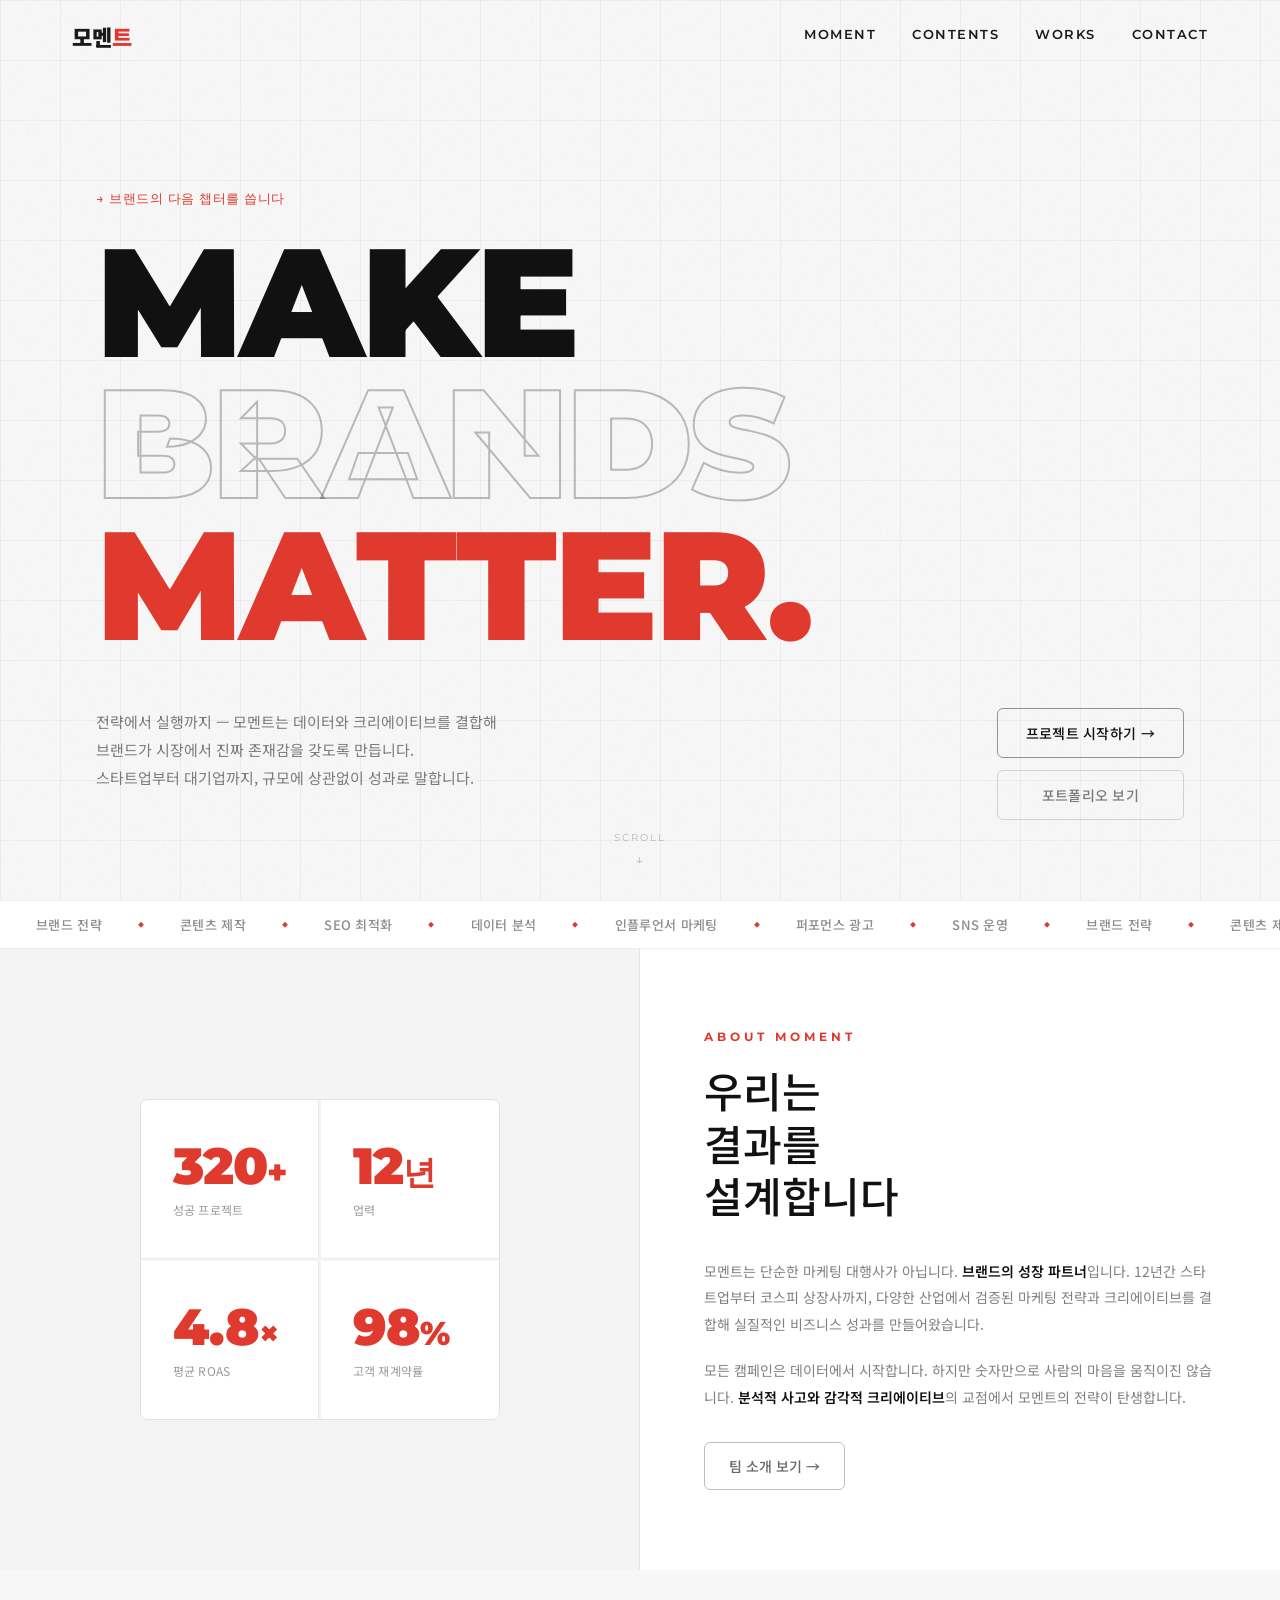
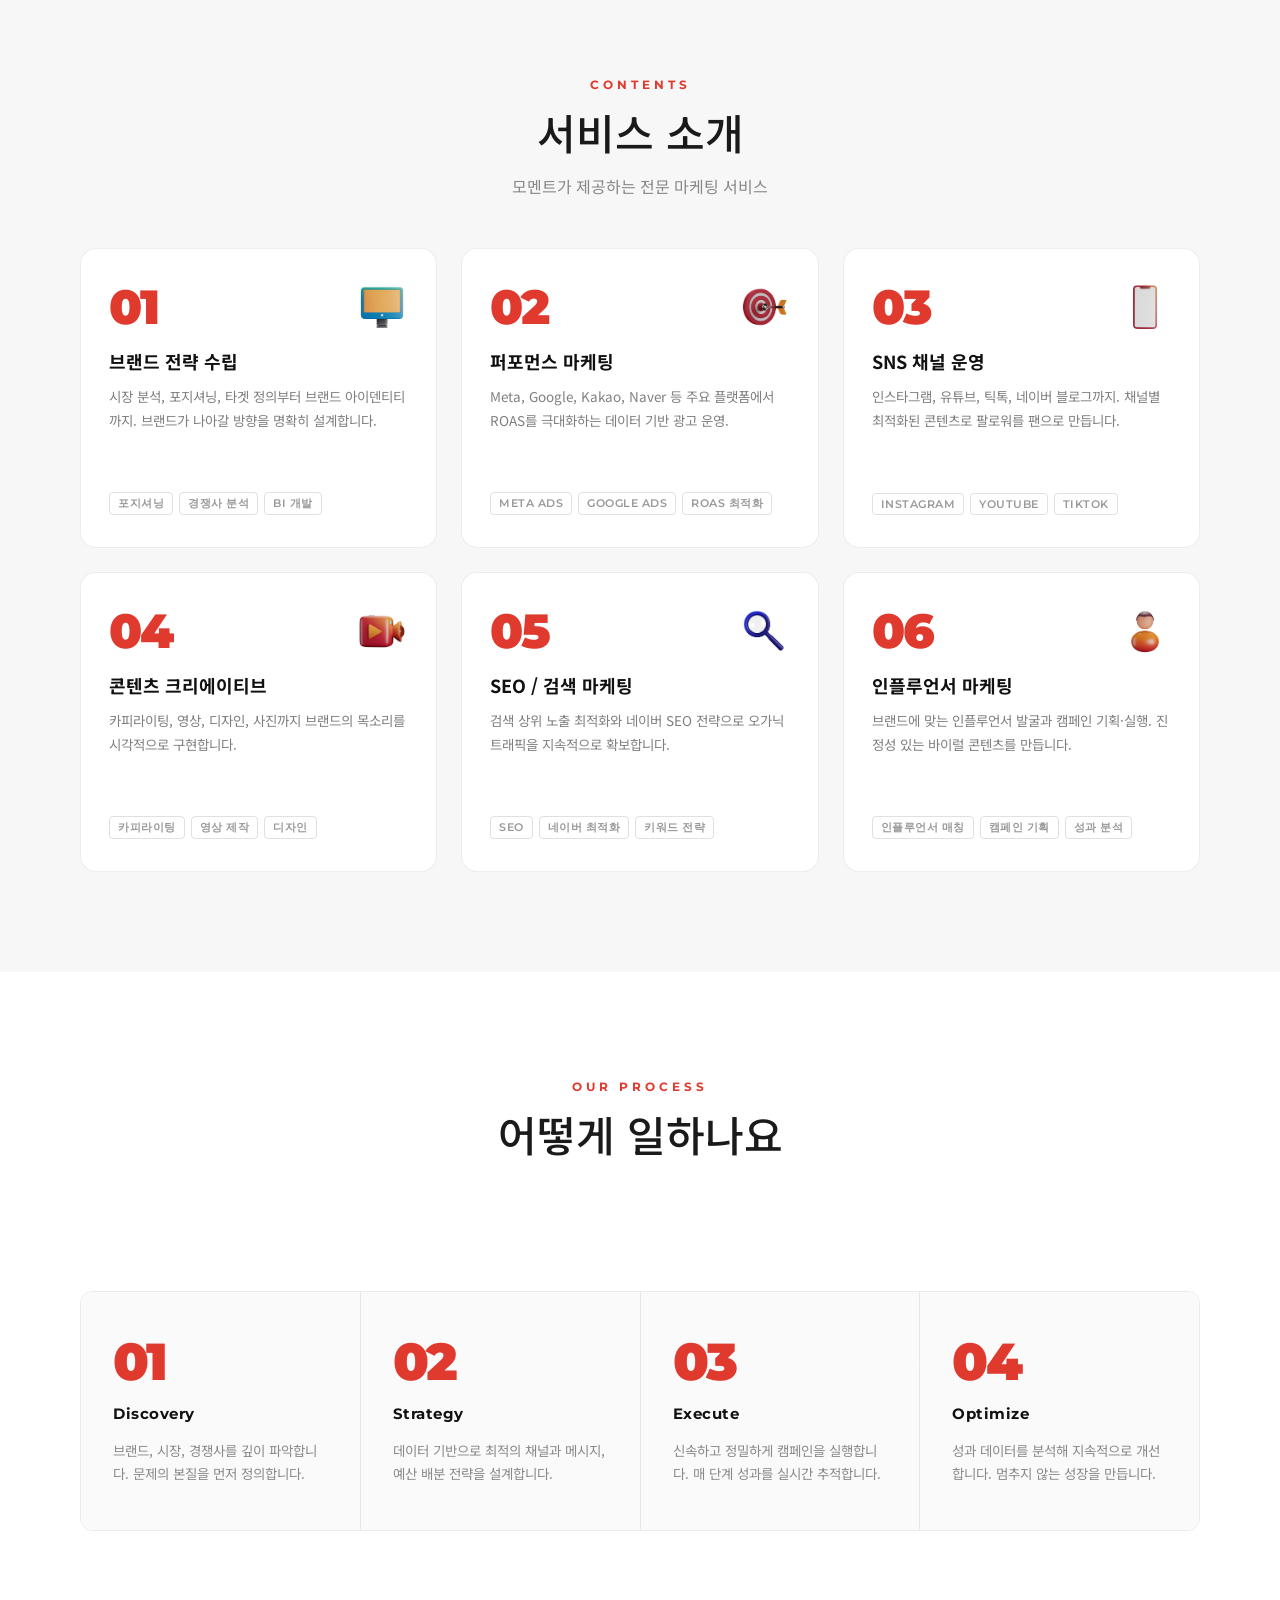
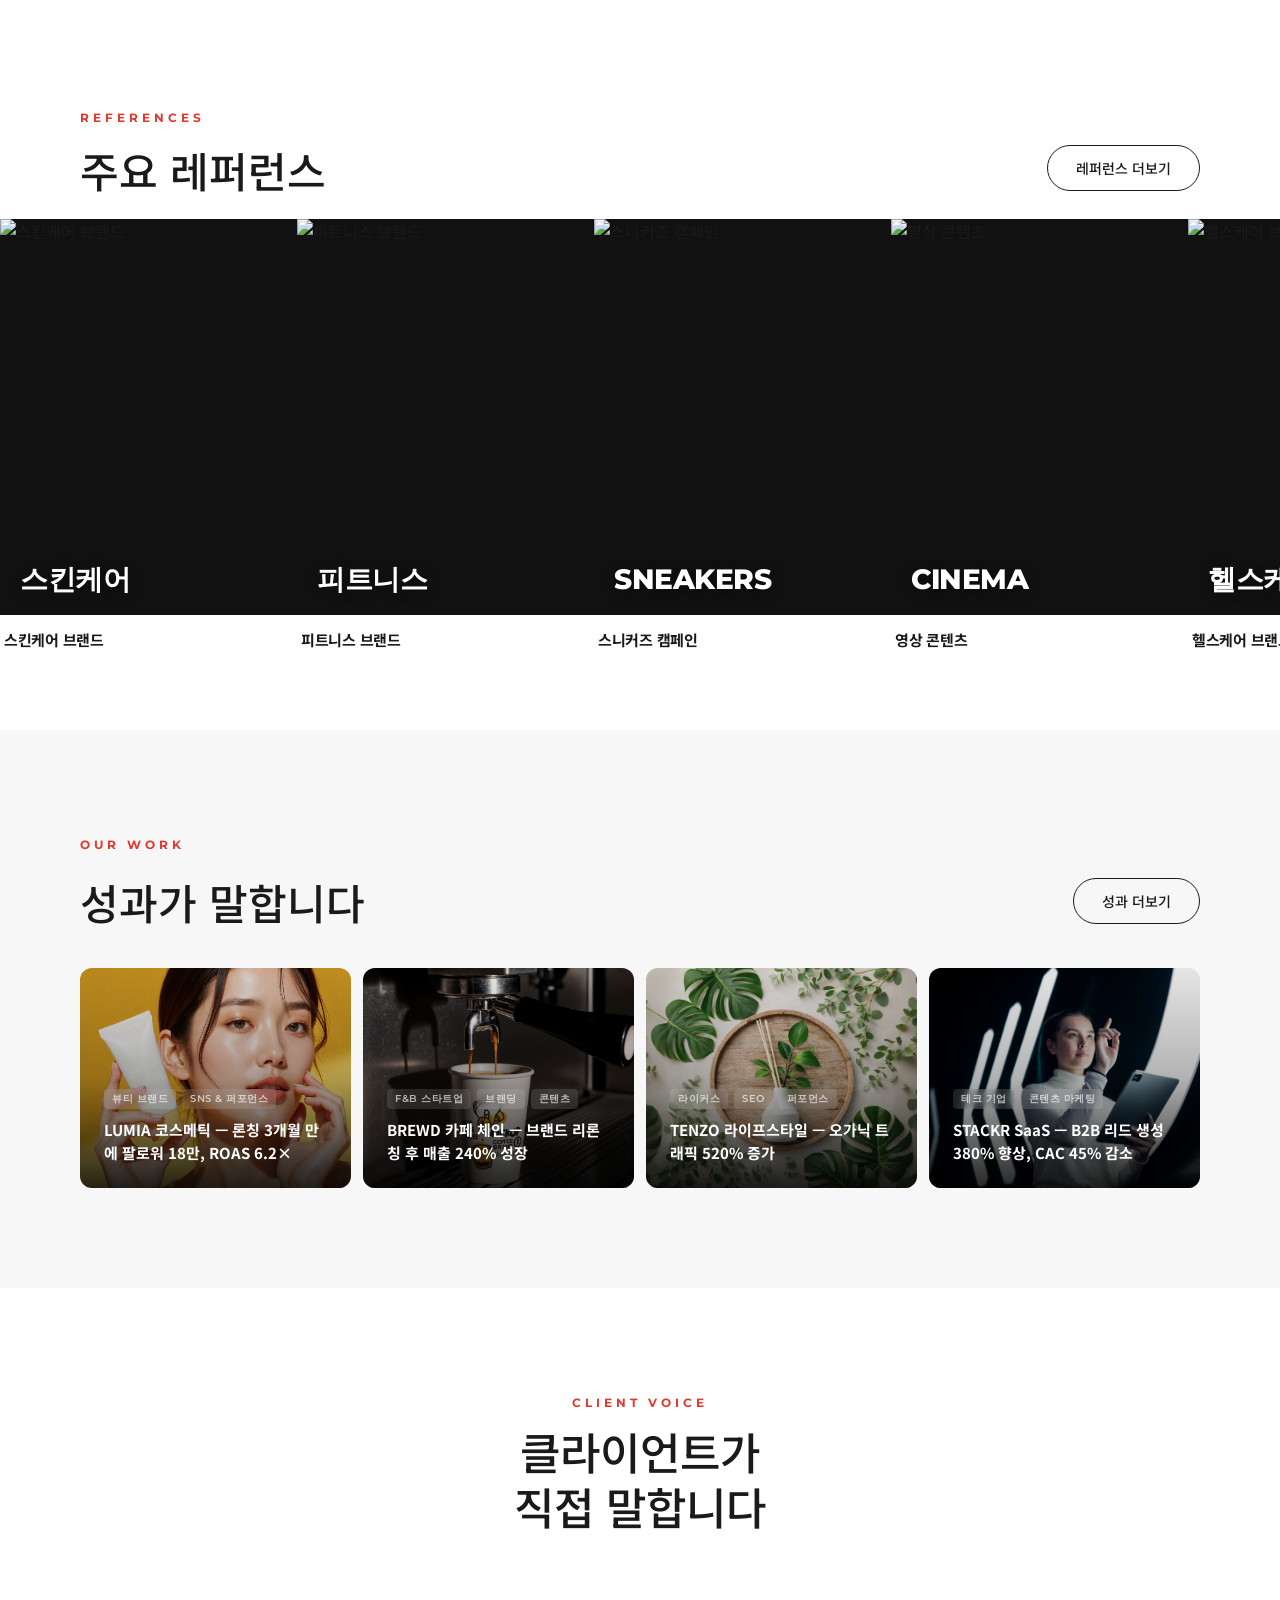
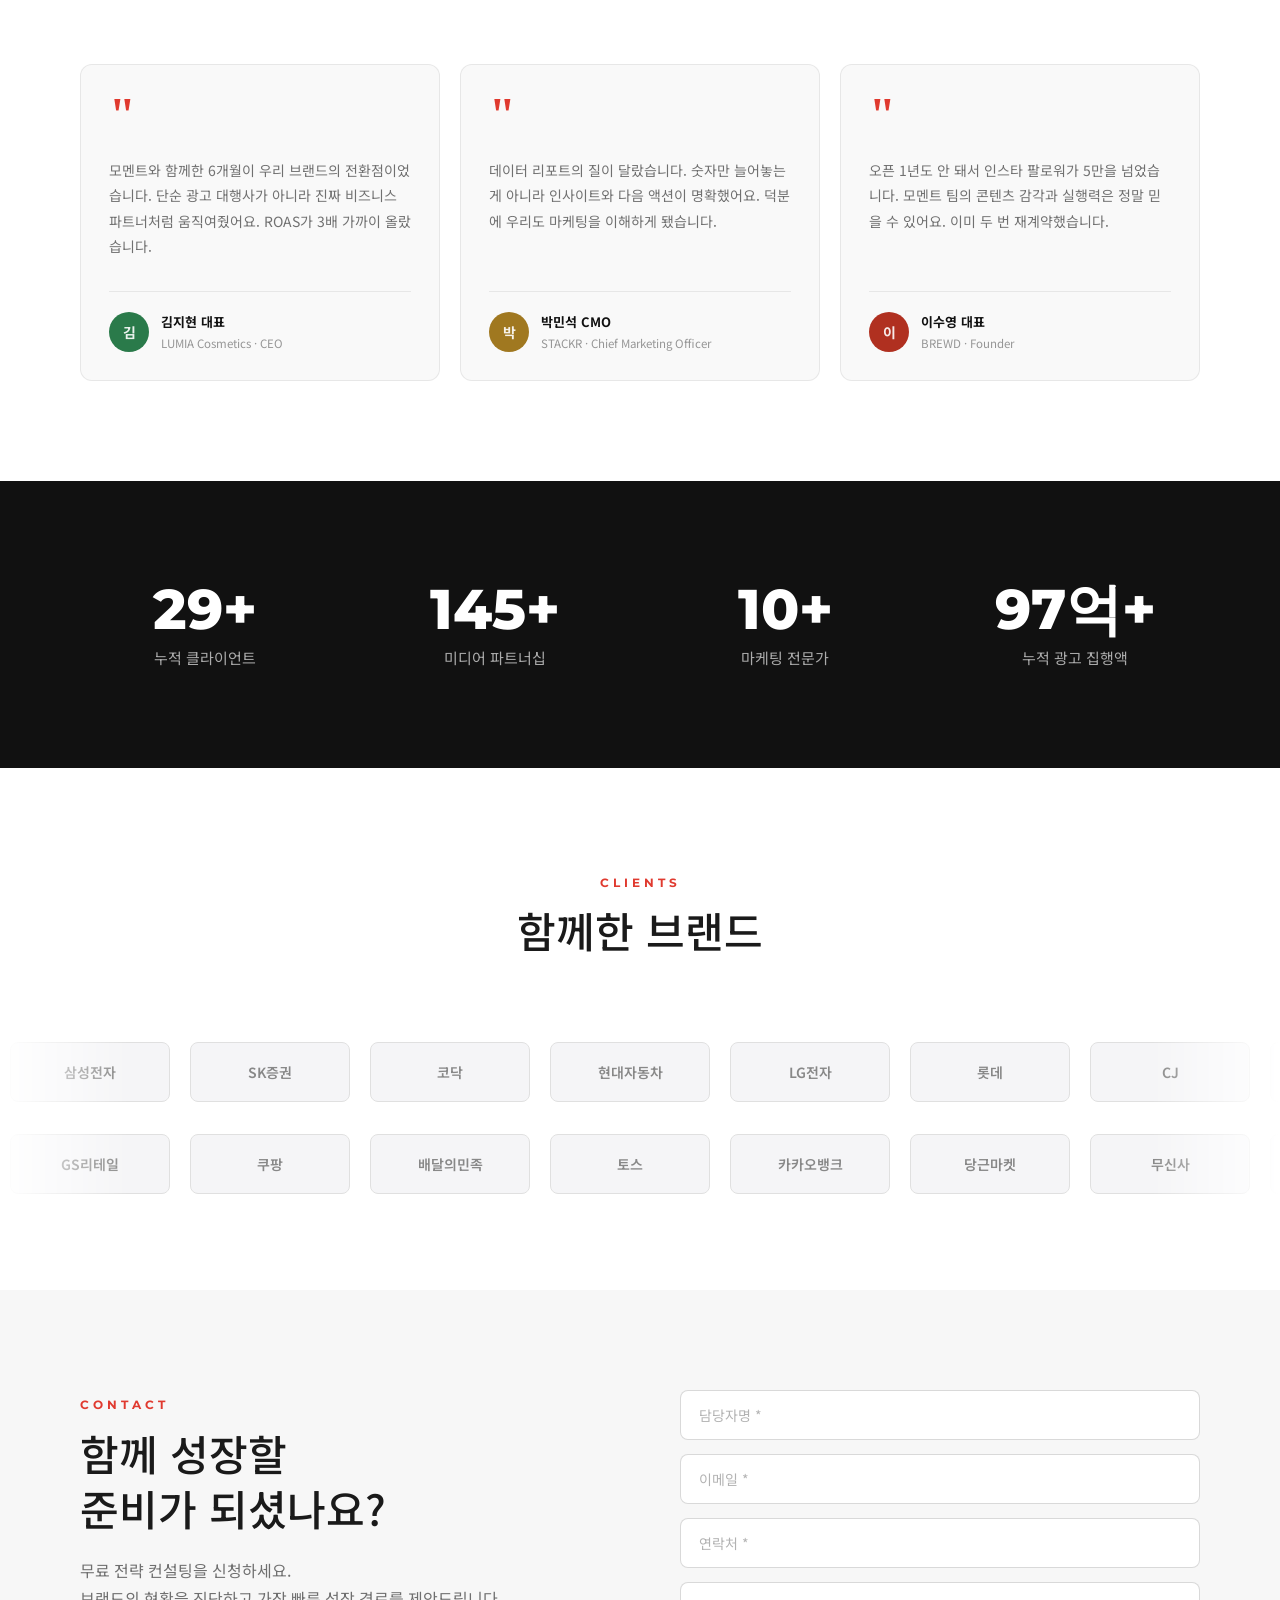
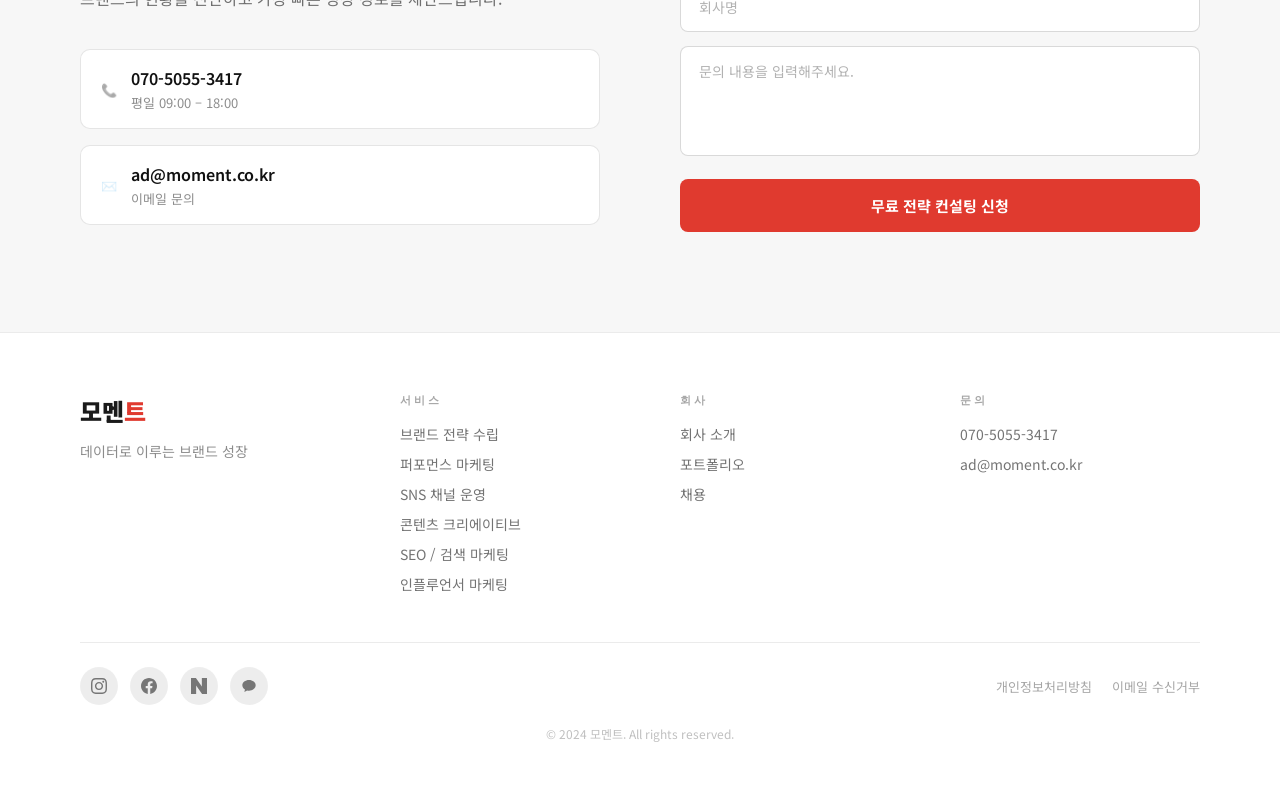
==== commit ed8d3ffa: "fix: reorder header nav menu to match section order" ====
--- a/index.html
+++ b/index.html
@@ -17,9 +17,9 @@
         <span class="logo-text">모멘<em>트</em></span>
       </a>
       <nav class="nav-desktop">
-        <a href="#works">Works</a>
         <a href="#about">Moment</a>
         <a href="#services">Contents</a>
+        <a href="#works">Works</a>
         <a href="#contact">Contact</a>
       </nav>
       <button class="hamburger" id="hamburger" onclick="toggleMenu()">
@@ -32,9 +32,9 @@
   <div class="mobile-menu" id="mobileMenu">
     <button class="mobile-menu-close" onclick="toggleMenu()">✕</button>
     <nav>
-      <a href="#works" onclick="toggleMenu()">Works</a>
       <a href="#about" onclick="toggleMenu()">Moment</a>
       <a href="#services" onclick="toggleMenu()">Contents</a>
+      <a href="#works" onclick="toggleMenu()">Works</a>
       <a href="#contact" onclick="toggleMenu()">Contact</a>
     </nav>
   </div>
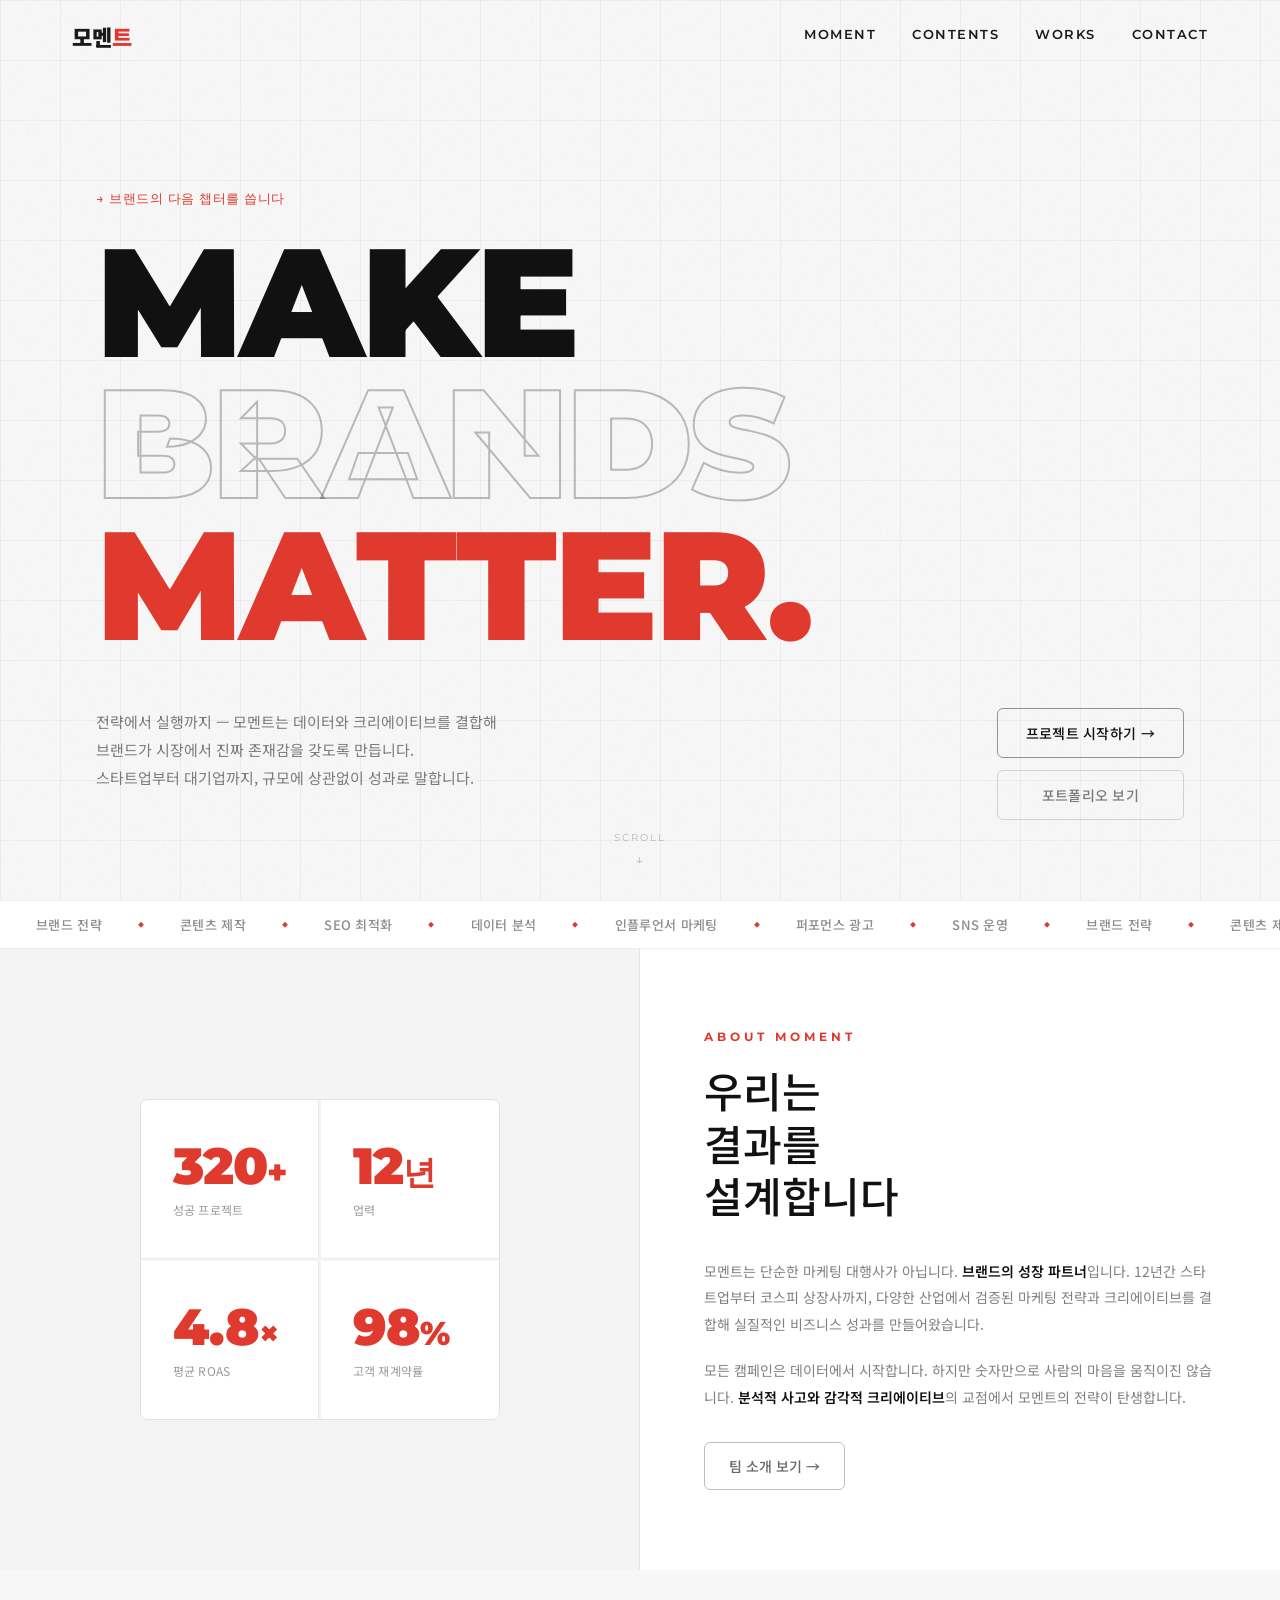
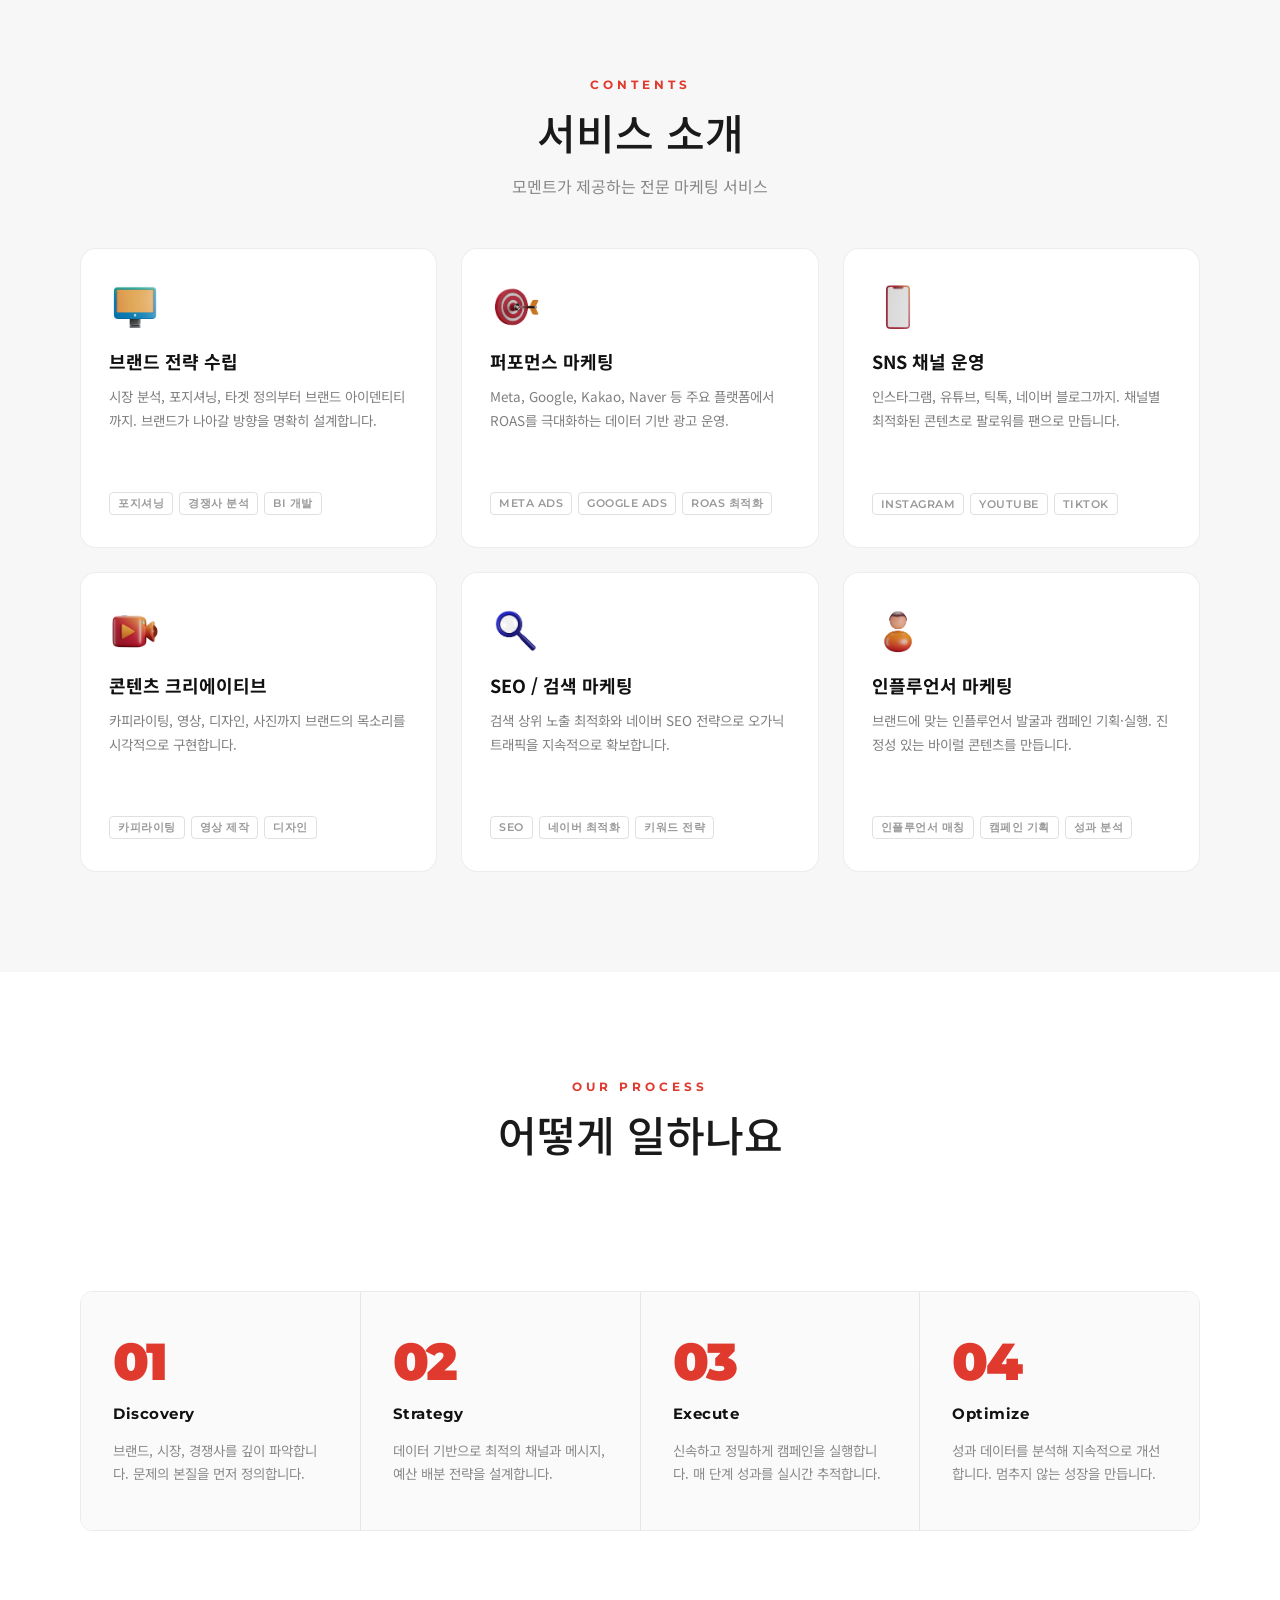
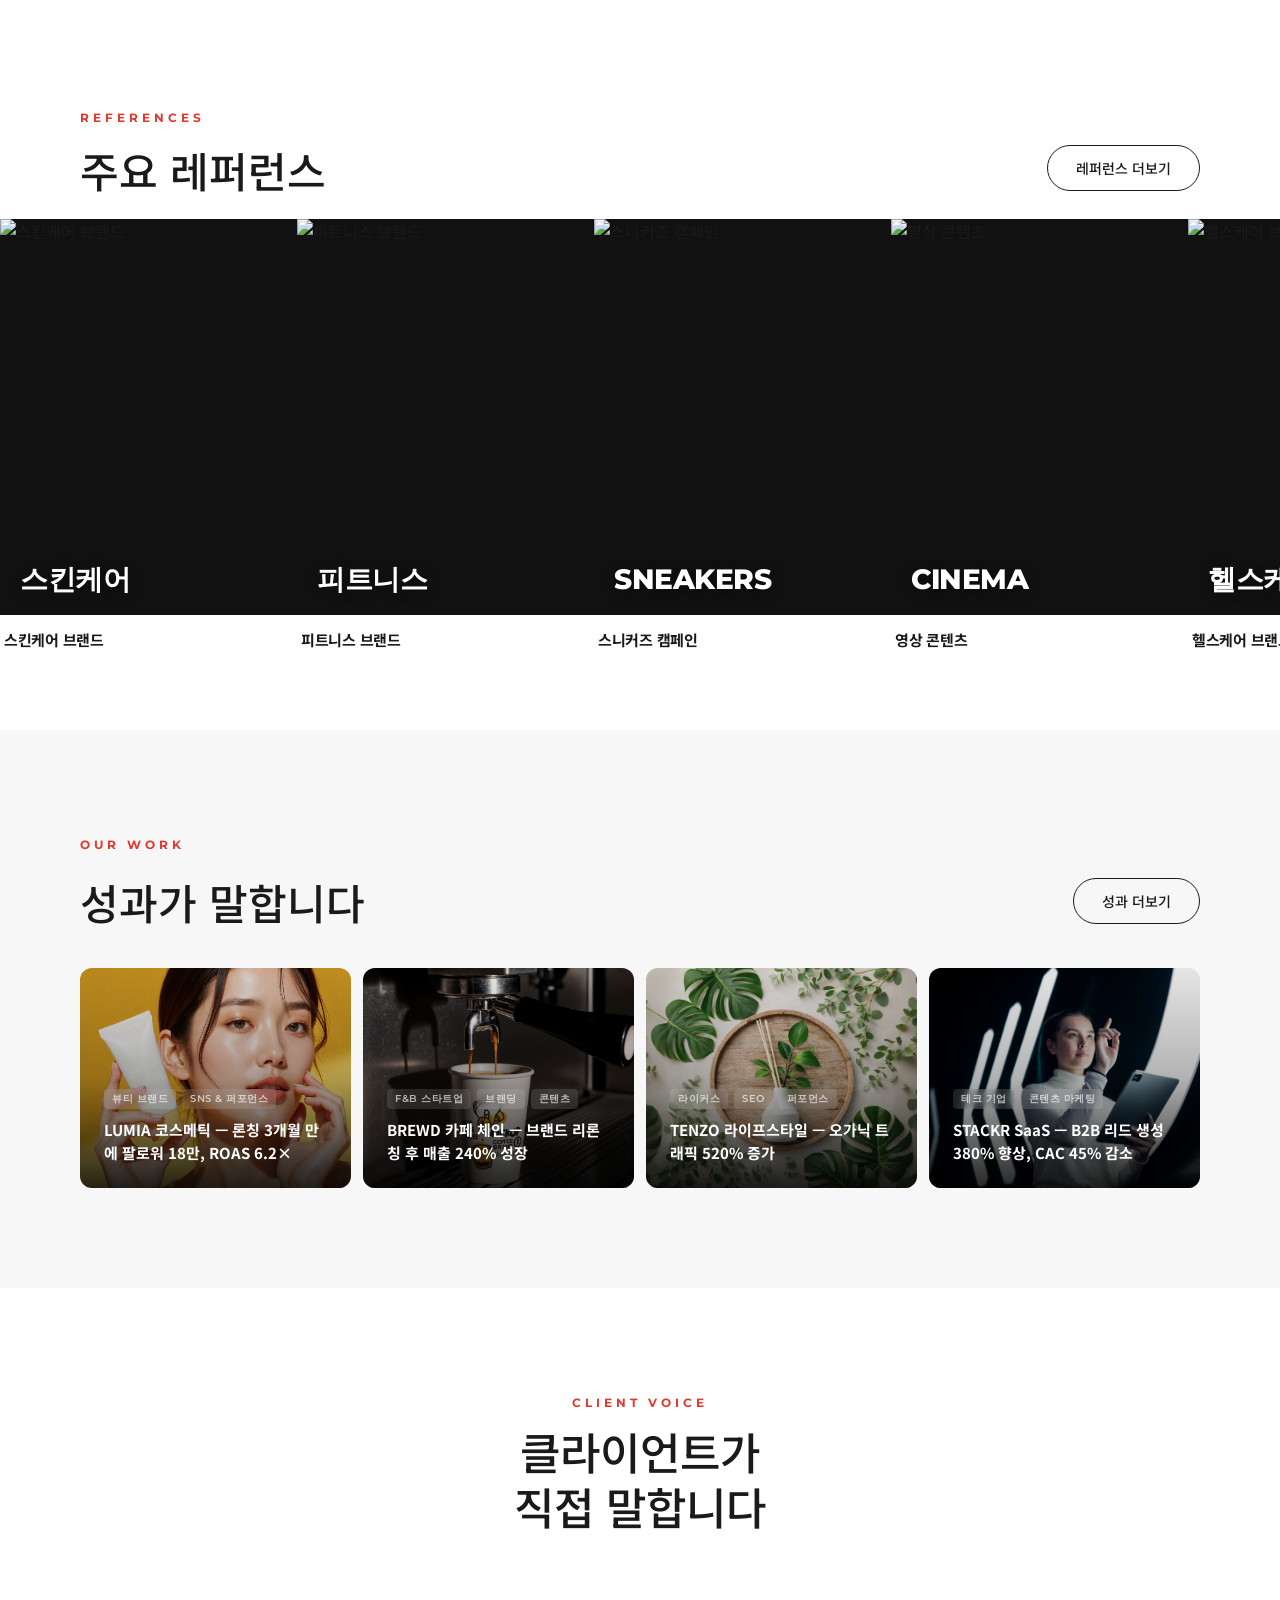
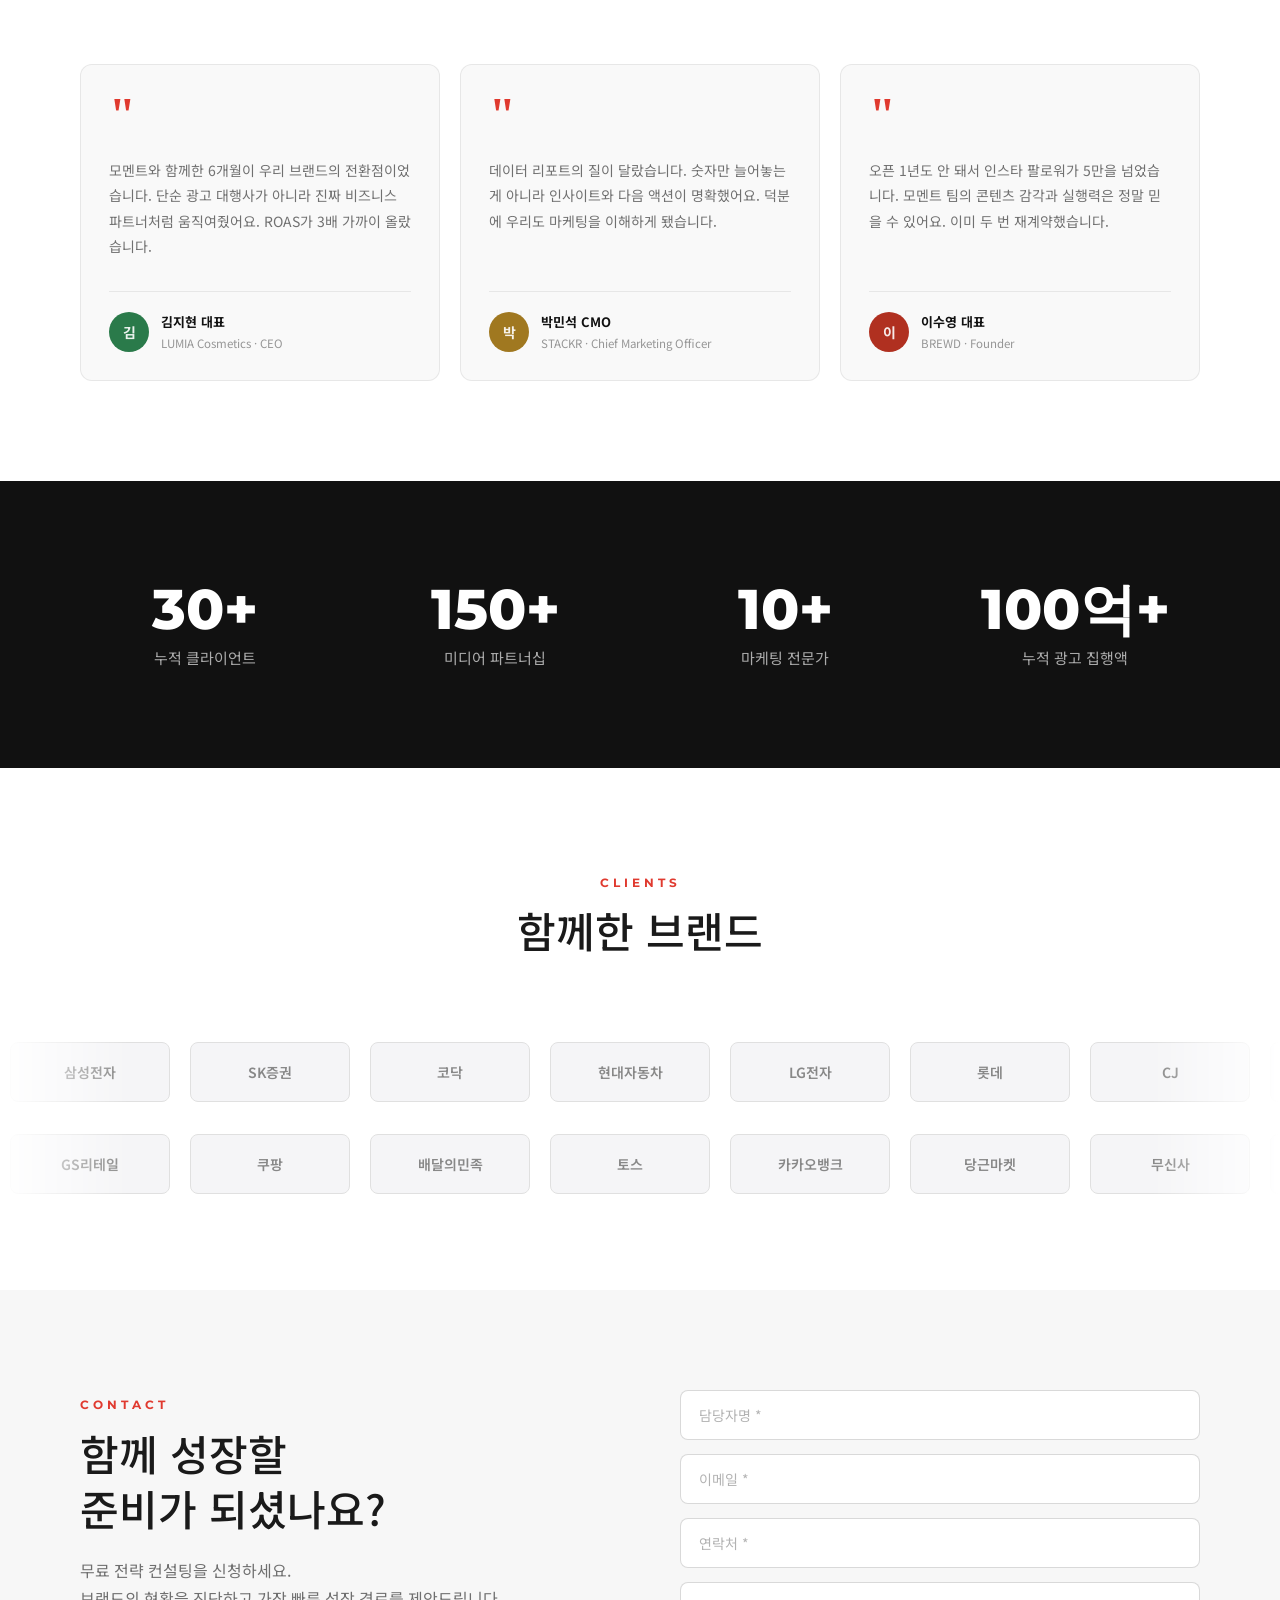
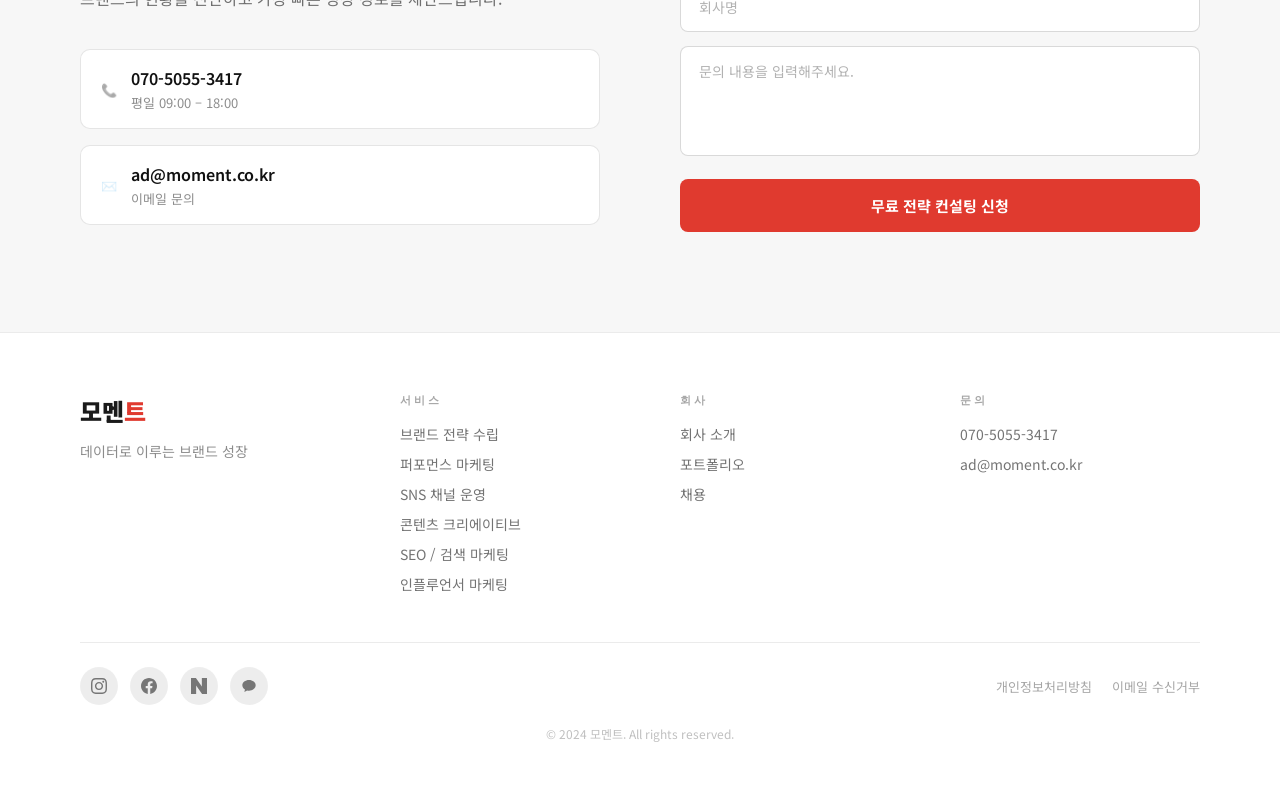
==== commit 983d01be: "fix: replace service card numbers with icons in top-left position" ====
--- a/index.html
+++ b/index.html
@@ -159,10 +159,7 @@
       <div class="service-card">
         <div class="service-bg" style="background: linear-gradient(160deg, #1a1212 60%, #2e1a1a 100%);"></div>
         <div class="service-content">
-          <div class="service-num-row">
-            <div class="service-num">01</div>
-            <div class="service-icon"><img src="icon1.png" alt="" /></div>
-          </div>
+          <div class="service-icon-top"><img src="icon1.png" alt="" /></div>
           <h3>브랜드 전략 수립</h3>
           <p>시장 분석, 포지셔닝, 타겟 정의부터 브랜드 아이덴티티까지. 브랜드가 나아갈 방향을 명확히 설계합니다.</p>
           <div class="service-tags"><span>포지셔닝</span><span>경쟁사 분석</span><span>BI 개발</span></div>
@@ -171,10 +168,7 @@
       <div class="service-card">
         <div class="service-bg" style="background: linear-gradient(160deg, #1a1010 60%, #3a1818 100%);"></div>
         <div class="service-content">
-          <div class="service-num-row">
-            <div class="service-num">02</div>
-            <div class="service-icon"><img src="icon2.png" alt="" /></div>
-          </div>
+          <div class="service-icon-top"><img src="icon2.png" alt="" /></div>
           <h3>퍼포먼스 마케팅</h3>
           <p>Meta, Google, Kakao, Naver 등 주요 플랫폼에서 ROAS를 극대화하는 데이터 기반 광고 운영.</p>
           <div class="service-tags"><span>META ADS</span><span>GOOGLE ADS</span><span>ROAS 최적화</span></div>
@@ -183,10 +177,7 @@
       <div class="service-card">
         <div class="service-bg" style="background: linear-gradient(160deg, #150f0f 60%, #2a1515 100%);"></div>
         <div class="service-content">
-          <div class="service-num-row">
-            <div class="service-num">03</div>
-            <div class="service-icon"><img src="icon3.png" alt="" /></div>
-          </div>
+          <div class="service-icon-top"><img src="icon3.png" alt="" /></div>
           <h3>SNS 채널 운영</h3>
           <p>인스타그램, 유튜브, 틱톡, 네이버 블로그까지. 채널별 최적화된 콘텐츠로 팔로워를 팬으로 만듭니다.</p>
           <div class="service-tags"><span>INSTAGRAM</span><span>YOUTUBE</span><span>TIKTOK</span></div>
@@ -195,10 +186,7 @@
       <div class="service-card">
         <div class="service-bg" style="background: linear-gradient(160deg, #1c1010 60%, #331818 100%);"></div>
         <div class="service-content">
-          <div class="service-num-row">
-            <div class="service-num">04</div>
-            <div class="service-icon"><img src="icon4.png" alt="" /></div>
-          </div>
+          <div class="service-icon-top"><img src="icon4.png" alt="" /></div>
           <h3>콘텐츠 크리에이티브</h3>
           <p>카피라이팅, 영상, 디자인, 사진까지 브랜드의 목소리를 시각적으로 구현합니다.</p>
           <div class="service-tags"><span>카피라이팅</span><span>영상 제작</span><span>디자인</span></div>
@@ -207,10 +195,7 @@
       <div class="service-card">
         <div class="service-bg" style="background: linear-gradient(160deg, #1a1010 60%, #3d1a1a 100%);"></div>
         <div class="service-content">
-          <div class="service-num-row">
-            <div class="service-num">05</div>
-            <div class="service-icon"><img src="icon5.png" alt="" /></div>
-          </div>
+          <div class="service-icon-top"><img src="icon5.png" alt="" /></div>
           <h3>SEO / 검색 마케팅</h3>
           <p>검색 상위 노출 최적화와 네이버 SEO 전략으로 오가닉 트래픽을 지속적으로 확보합니다.</p>
           <div class="service-tags"><span>SEO</span><span>네이버 최적화</span><span>키워드 전략</span></div>
@@ -219,10 +204,7 @@
       <div class="service-card">
         <div class="service-bg" style="background: linear-gradient(160deg, #200e0e 60%, #3d1515 100%);"></div>
         <div class="service-content">
-          <div class="service-num-row">
-            <div class="service-num">06</div>
-            <div class="service-icon"><img src="icon6.png" alt="" /></div>
-          </div>
+          <div class="service-icon-top"><img src="icon6.png" alt="" /></div>
           <h3>인플루언서 마케팅</h3>
           <p>브랜드에 맞는 인플루언서 발굴과 캠페인 기획·실행. 진정성 있는 바이럴 콘텐츠를 만듭니다.</p>
           <div class="service-tags"><span>인플루언서 매칭</span><span>캠페인 기획</span><span>성과 분석</span></div>
--- a/style.css
+++ b/style.css
@@ -939,23 +939,11 @@
   justify-content: flex-start;
 }
 
-.service-num-row {
-  display: flex;
-  align-items: center;
-  justify-content: space-between;
+.service-icon-top {
   margin-bottom: 16px;
 }
 
-.service-num {
-  font-family: var(--font-en);
-  font-size: 48px;
-  font-weight: 900;
-  color: #e03a2f;
-  line-height: 1;
-  letter-spacing: -2px;
-}
-
-.service-icon img {
+.service-icon-top img {
   width: 52px;
   height: 52px;
   object-fit: contain;
